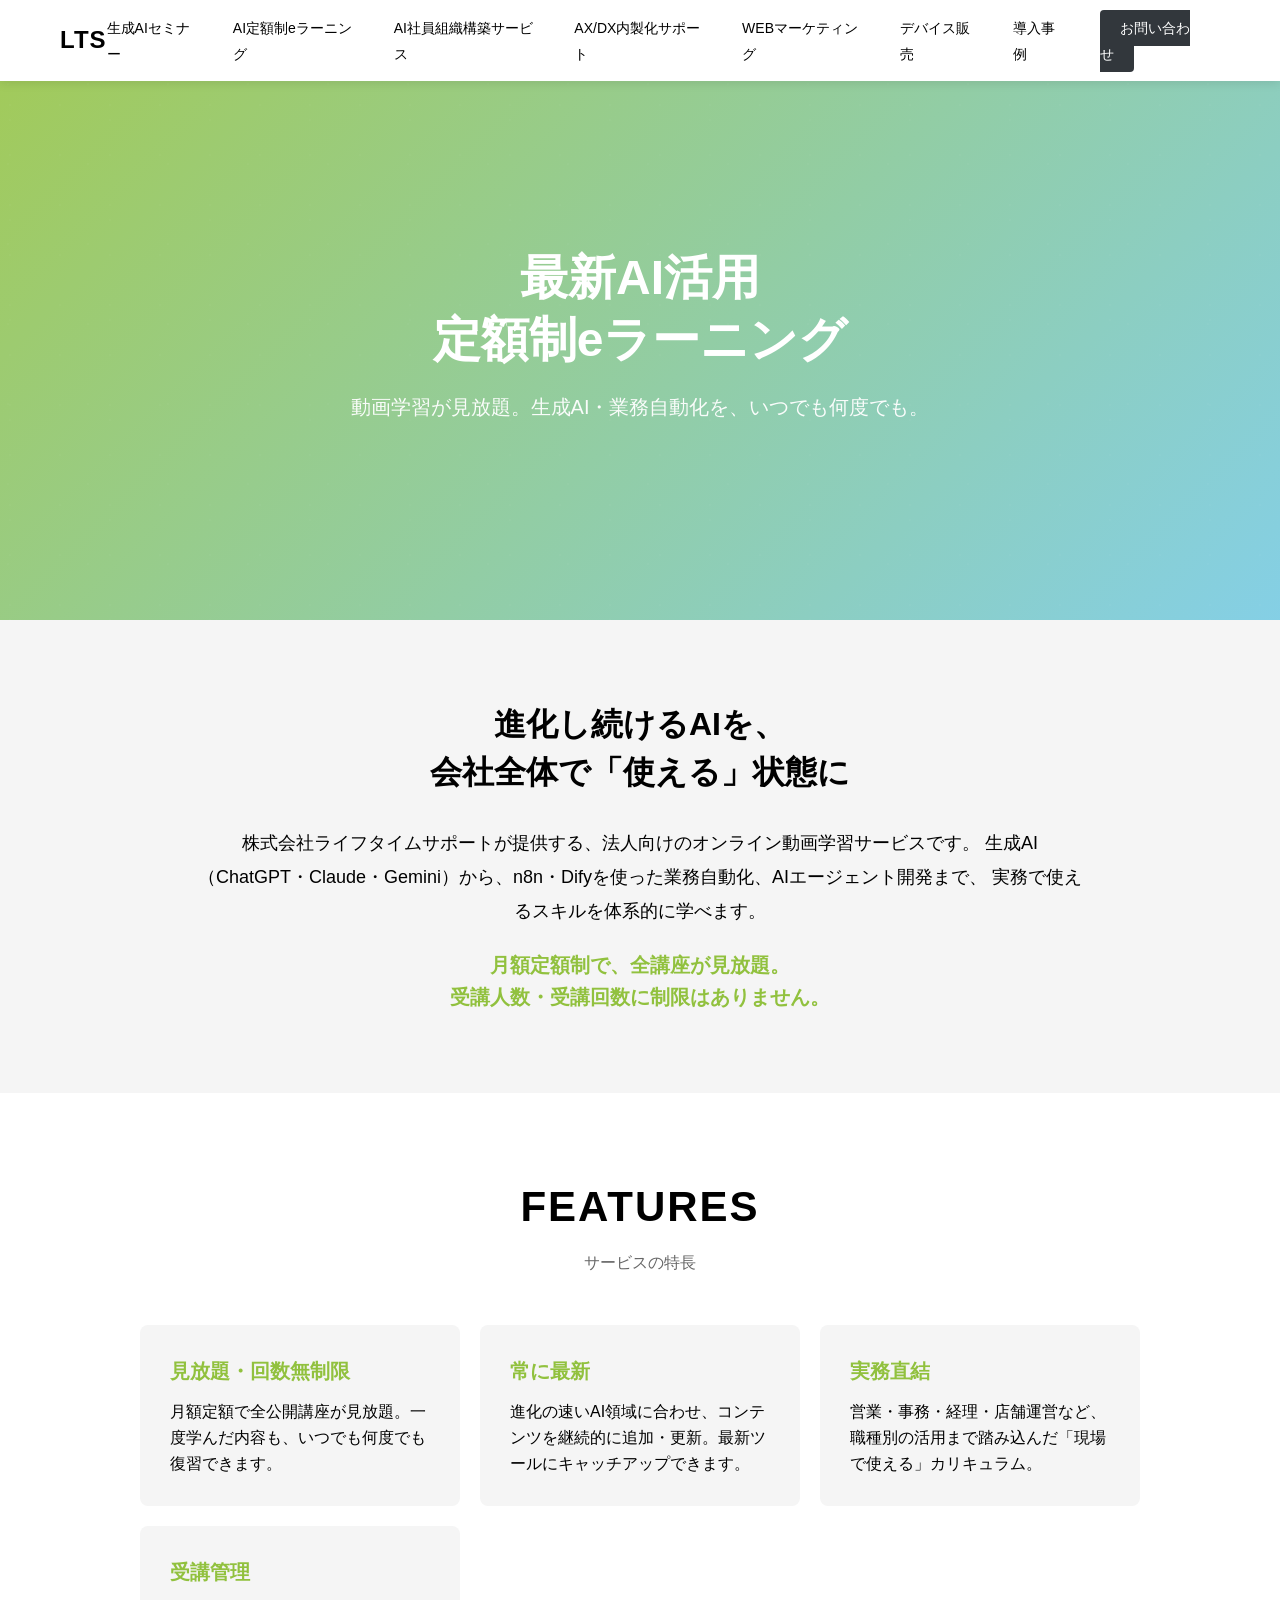
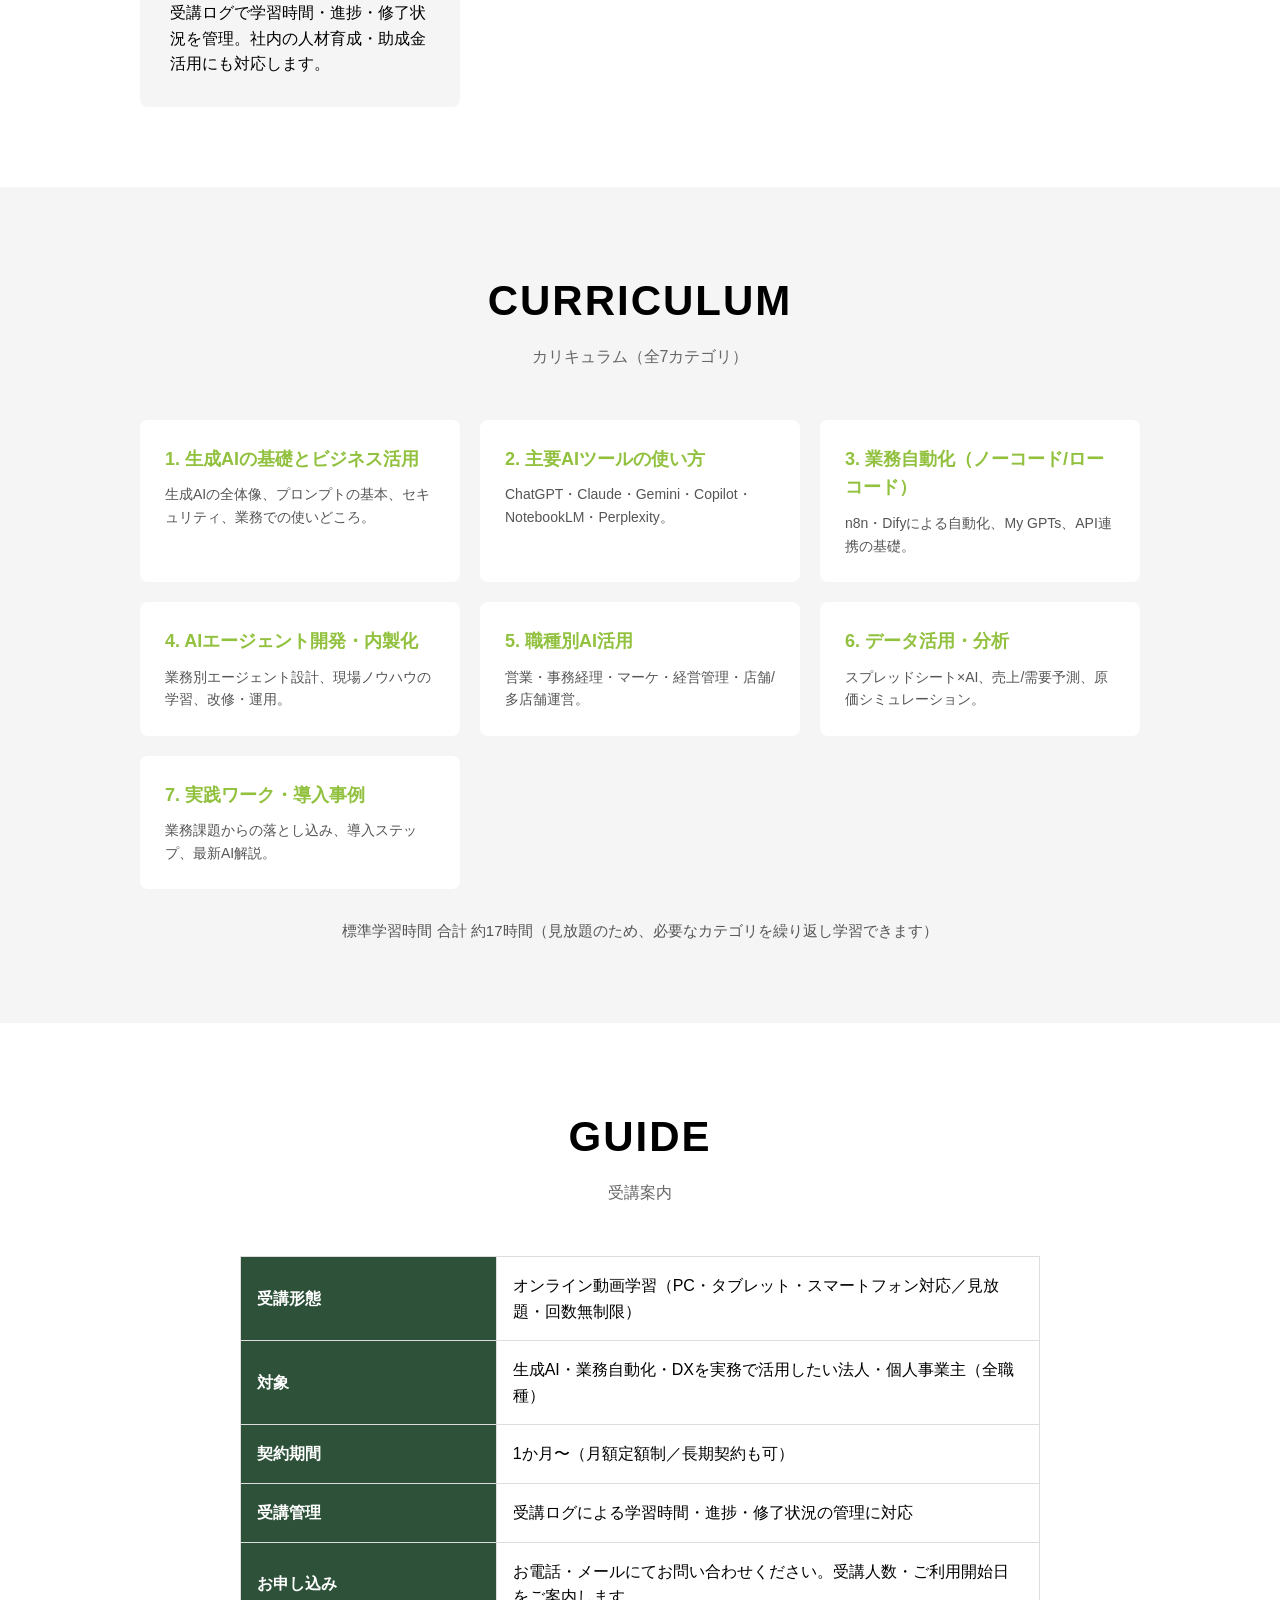
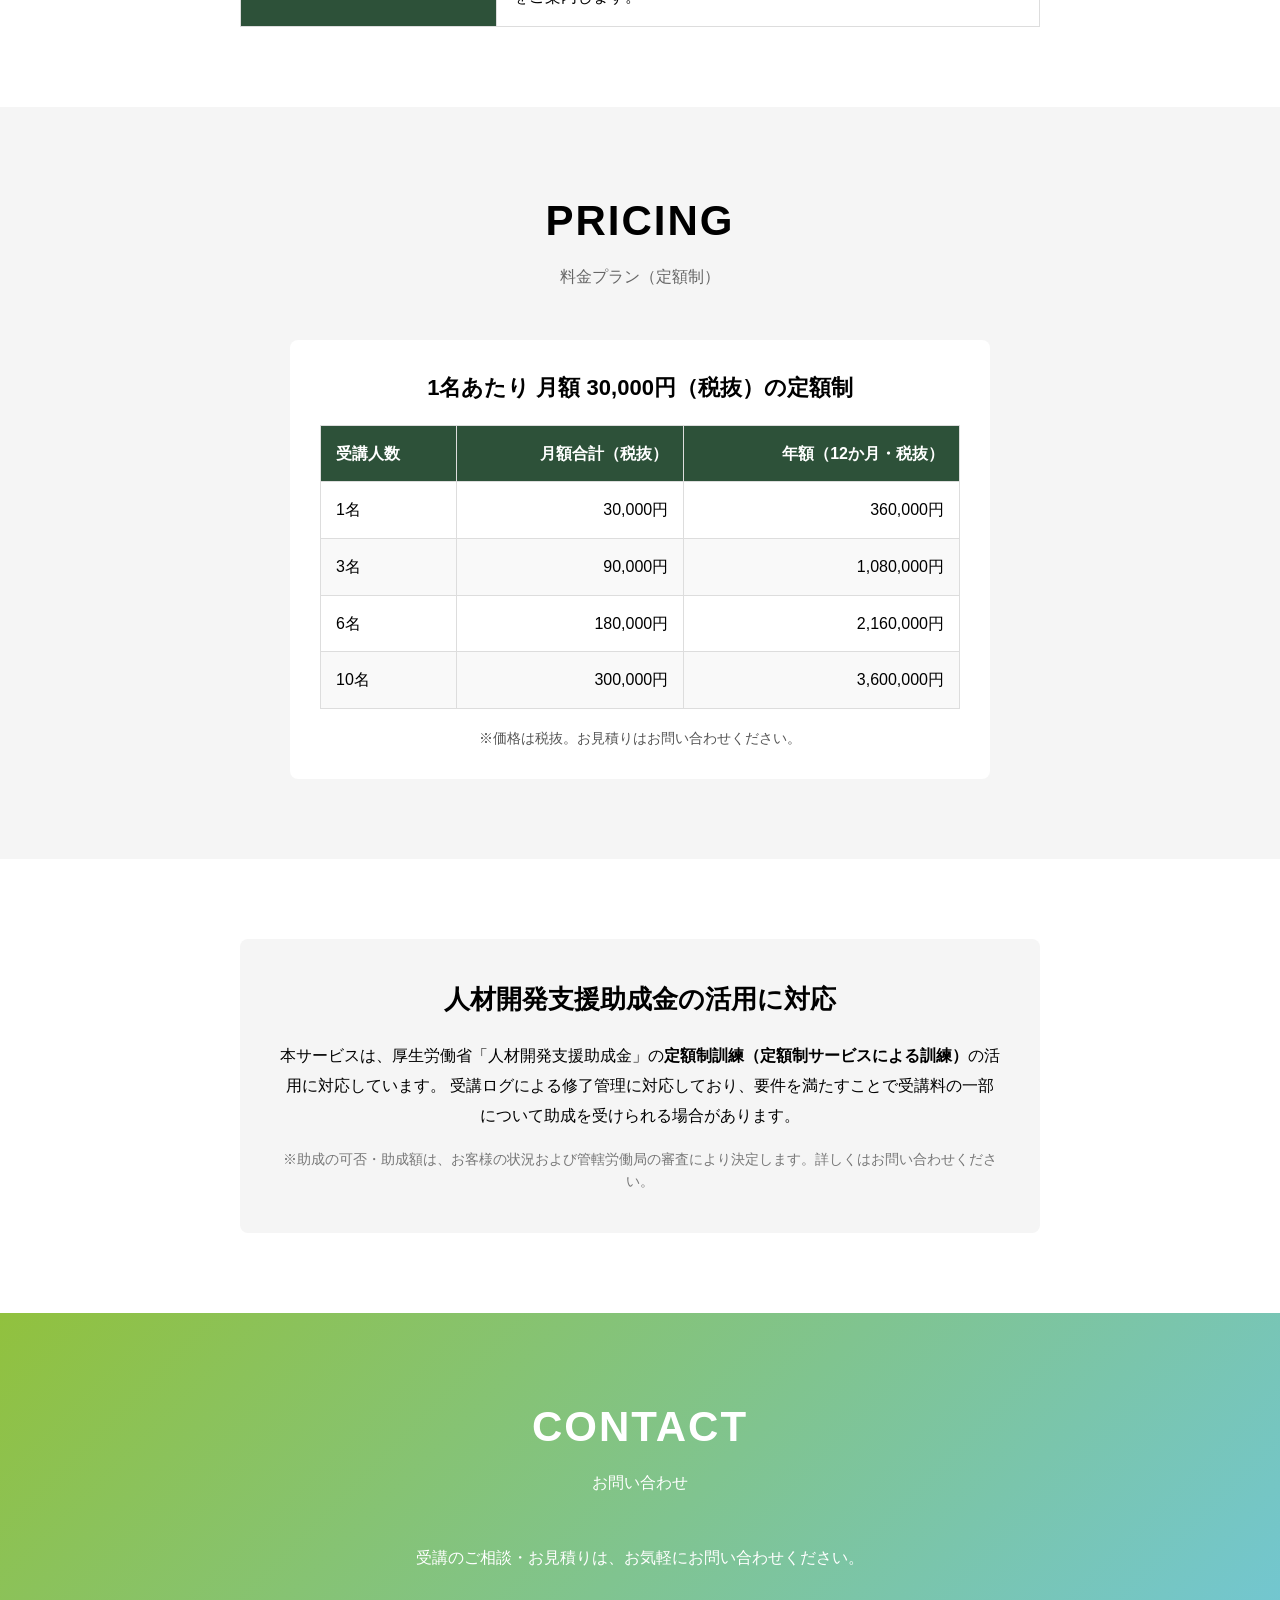
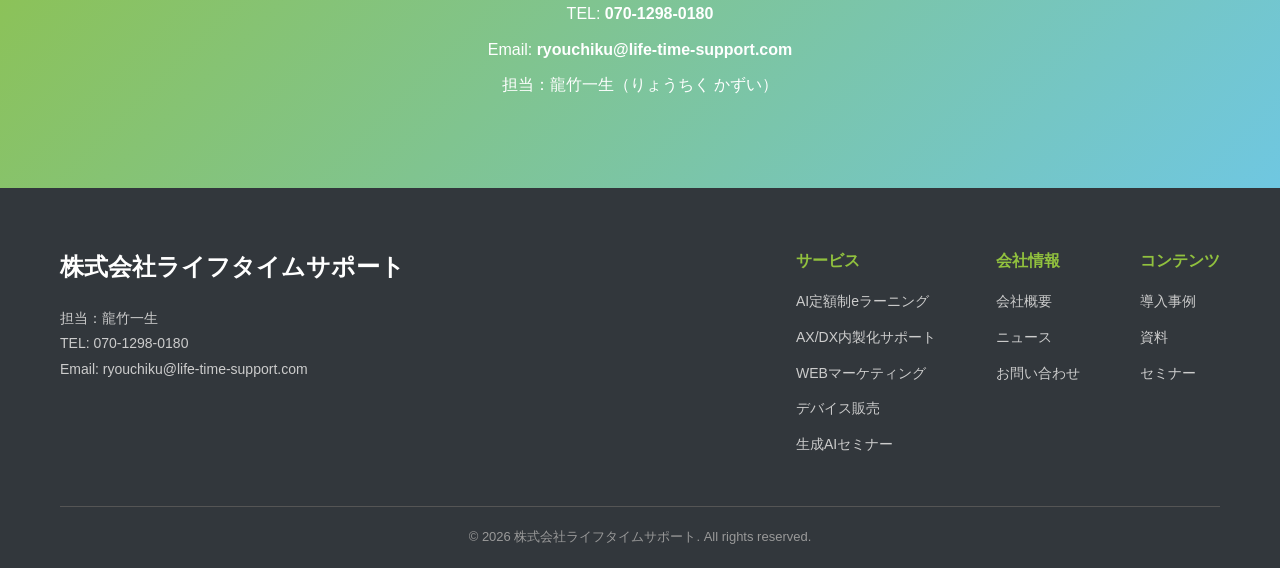
==== ai-elearning.html @ 107a7da4 "feat: AIパーソナルトレーニングを定額制eラーニングページに刷新＋会社概要ページ新規作成 - ai-elearning.html 新規（動画学習見放題・受講案内・料金・助成金対応） - comp" ====
<!DOCTYPE html>
<!-- ************************************************************************ -->
<!--    ai-elearning.html — 最新AI活用 定額制eラーニング（動画学習見放題）       -->
<!--    © Life Time Support Inc.                                              -->
<!-- ************************************************************************ -->
<html lang="ja">
<head>
    <meta charset="UTF-8">
    <meta name="viewport" content="width=device-width, initial-scale=1.0">
    <title>最新AI活用 定額制eラーニング（動画学習見放題） | 株式会社ライフタイムサポート</title>
    <meta name="description" content="株式会社ライフタイムサポートが提供する、最新AI活用の定額制eラーニング（動画学習見放題）。生成AI・業務自動化・AIエージェント開発まで、いつでも何度でも学べる法人向けサブスクリプション型オンライン研修サービス。1名 月額30,000円〜。人材開発支援助成金の活用にも対応。">
    <link rel="stylesheet" href="styles.css">
</head>
<body>
    <!-- Header -->
    <header class="header">
        <div class="container">
            <div class="header-content">
                <div class="logo">
                    <a href="index.html">LTS</a>
                </div>
                <nav class="nav" id="nav">
                    <ul class="nav-list">
                        <li><a href="ai-seminar.html">生成AIセミナー</a></li>
                        <li><a href="ai-elearning.html">AI定額制eラーニング</a></li>
                        <li><a href="#">AI社員組織構築サービス</a></li>
                        <li><a href="it-support.html">AX/DX内製化サポート</a></li>
                        <li><a href="web-marketing.html">WEBマーケティング</a></li>
                        <li><a href="device-sales.html">デバイス販売</a></li>
                        <li><a href="index.html#case">導入事例</a></li>
                        <li><a href="#contact" class="cta-button">お問い合わせ</a></li>
                    </ul>
                </nav>
                <button class="hamburger" id="hamburger">
                    <span></span>
                    <span></span>
                    <span></span>
                </button>
            </div>
        </div>
    </header>

    <!-- Hero Section -->
    <section class="hero" style="margin-top: 80px; height: 60vh;">
        <div class="hero-background hero-ai-training"></div>
        <div class="container">
            <div class="hero-content">
                <h1 class="hero-title">最新AI活用<br>定額制eラーニング</h1>
                <p class="hero-subtitle">動画学習が見放題。生成AI・業務自動化を、いつでも何度でも。</p>
            </div>
        </div>
    </section>

    <!-- Introduction Section -->
    <section class="section" style="background-color: #f5f5f5;">
        <div class="container">
            <div style="max-width: 900px; margin: 0 auto; text-align: center;">
                <h2 style="font-size: 32px; margin-bottom: 30px; line-height: 1.5;">
                    進化し続けるAIを、<br>会社全体で「使える」状態に
                </h2>
                <p style="font-size: 18px; line-height: 1.9; margin-bottom: 20px;">
                    株式会社ライフタイムサポートが提供する、法人向けのオンライン動画学習サービスです。
                    生成AI（ChatGPT・Claude・Gemini）から、n8n・Difyを使った業務自動化、AIエージェント開発まで、
                    実務で使えるスキルを体系的に学べます。
                </p>
                <p style="font-size: 20px; font-weight: bold; color: #91c13e;">
                    月額定額制で、全講座が見放題。<br>受講人数・受講回数に制限はありません。
                </p>
            </div>
        </div>
    </section>

    <!-- Features Section -->
    <section class="section">
        <div class="container">
            <h2 class="section-title">FEATURES</h2>
            <p class="section-subtitle">サービスの特長</p>
            <div class="service-grid" style="grid-template-columns: repeat(auto-fit, minmax(260px, 1fr)); gap: 20px; max-width: 1000px; margin: 0 auto;">
                <div style="background-color: #f5f5f5; padding: 30px; border-radius: 8px;">
                    <h3 style="font-size: 20px; margin-bottom: 12px; color: #91c13e;">見放題・回数無制限</h3>
                    <p>月額定額で全公開講座が見放題。一度学んだ内容も、いつでも何度でも復習できます。</p>
                </div>
                <div style="background-color: #f5f5f5; padding: 30px; border-radius: 8px;">
                    <h3 style="font-size: 20px; margin-bottom: 12px; color: #91c13e;">常に最新</h3>
                    <p>進化の速いAI領域に合わせ、コンテンツを継続的に追加・更新。最新ツールにキャッチアップできます。</p>
                </div>
                <div style="background-color: #f5f5f5; padding: 30px; border-radius: 8px;">
                    <h3 style="font-size: 20px; margin-bottom: 12px; color: #91c13e;">実務直結</h3>
                    <p>営業・事務・経理・店舗運営など、職種別の活用まで踏み込んだ「現場で使える」カリキュラム。</p>
                </div>
                <div style="background-color: #f5f5f5; padding: 30px; border-radius: 8px;">
                    <h3 style="font-size: 20px; margin-bottom: 12px; color: #91c13e;">受講管理</h3>
                    <p>受講ログで学習時間・進捗・修了状況を管理。社内の人材育成・助成金活用にも対応します。</p>
                </div>
            </div>
        </div>
    </section>

    <!-- Curriculum Section -->
    <section class="section" style="background-color: #f5f5f5;">
        <div class="container">
            <h2 class="section-title">CURRICULUM</h2>
            <p class="section-subtitle">カリキュラム（全7カテゴリ）</p>
            <div style="max-width: 1000px; margin: 0 auto;">
                <div class="service-grid" style="grid-template-columns: repeat(auto-fit, minmax(280px, 1fr)); gap: 20px;">
                    <div style="background-color: white; padding: 25px; border-radius: 8px;">
                        <h3 style="font-size: 18px; margin-bottom: 10px; color: #91c13e;">1. 生成AIの基礎とビジネス活用</h3>
                        <p style="font-size: 14px; color: #555;">生成AIの全体像、プロンプトの基本、セキュリティ、業務での使いどころ。</p>
                    </div>
                    <div style="background-color: white; padding: 25px; border-radius: 8px;">
                        <h3 style="font-size: 18px; margin-bottom: 10px; color: #91c13e;">2. 主要AIツールの使い方</h3>
                        <p style="font-size: 14px; color: #555;">ChatGPT・Claude・Gemini・Copilot・NotebookLM・Perplexity。</p>
                    </div>
                    <div style="background-color: white; padding: 25px; border-radius: 8px;">
                        <h3 style="font-size: 18px; margin-bottom: 10px; color: #91c13e;">3. 業務自動化（ノーコード/ローコード）</h3>
                        <p style="font-size: 14px; color: #555;">n8n・Difyによる自動化、My GPTs、API連携の基礎。</p>
                    </div>
                    <div style="background-color: white; padding: 25px; border-radius: 8px;">
                        <h3 style="font-size: 18px; margin-bottom: 10px; color: #91c13e;">4. AIエージェント開発・内製化</h3>
                        <p style="font-size: 14px; color: #555;">業務別エージェント設計、現場ノウハウの学習、改修・運用。</p>
                    </div>
                    <div style="background-color: white; padding: 25px; border-radius: 8px;">
                        <h3 style="font-size: 18px; margin-bottom: 10px; color: #91c13e;">5. 職種別AI活用</h3>
                        <p style="font-size: 14px; color: #555;">営業・事務経理・マーケ・経営管理・店舗/多店舗運営。</p>
                    </div>
                    <div style="background-color: white; padding: 25px; border-radius: 8px;">
                        <h3 style="font-size: 18px; margin-bottom: 10px; color: #91c13e;">6. データ活用・分析</h3>
                        <p style="font-size: 14px; color: #555;">スプレッドシート×AI、売上/需要予測、原価シミュレーション。</p>
                    </div>
                    <div style="background-color: white; padding: 25px; border-radius: 8px;">
                        <h3 style="font-size: 18px; margin-bottom: 10px; color: #91c13e;">7. 実践ワーク・導入事例</h3>
                        <p style="font-size: 14px; color: #555;">業務課題からの落とし込み、導入ステップ、最新AI解説。</p>
                    </div>
                </div>
                <p style="text-align: center; margin-top: 30px; font-size: 15px; color: #555;">
                    標準学習時間 合計 約17時間（見放題のため、必要なカテゴリを繰り返し学習できます）
                </p>
            </div>
        </div>
    </section>

    <!-- Enrollment Guide Section（受講案内） -->
    <section class="section">
        <div class="container">
            <h2 class="section-title">GUIDE</h2>
            <p class="section-subtitle">受講案内</p>
            <div style="max-width: 800px; margin: 0 auto;">
                <table style="width: 100%; border-collapse: collapse; background-color: white;">
                    <tbody>
                        <tr>
                            <th style="padding: 16px; text-align: left; border: 1px solid #ddd; background-color: #2d5139; color: white; width: 32%;">受講形態</th>
                            <td style="padding: 16px; border: 1px solid #ddd;">オンライン動画学習（PC・タブレット・スマートフォン対応／見放題・回数無制限）</td>
                        </tr>
                        <tr>
                            <th style="padding: 16px; text-align: left; border: 1px solid #ddd; background-color: #2d5139; color: white;">対象</th>
                            <td style="padding: 16px; border: 1px solid #ddd;">生成AI・業務自動化・DXを実務で活用したい法人・個人事業主（全職種）</td>
                        </tr>
                        <tr>
                            <th style="padding: 16px; text-align: left; border: 1px solid #ddd; background-color: #2d5139; color: white;">契約期間</th>
                            <td style="padding: 16px; border: 1px solid #ddd;">1か月〜（月額定額制／長期契約も可）</td>
                        </tr>
                        <tr>
                            <th style="padding: 16px; text-align: left; border: 1px solid #ddd; background-color: #2d5139; color: white;">受講管理</th>
                            <td style="padding: 16px; border: 1px solid #ddd;">受講ログによる学習時間・進捗・修了状況の管理に対応</td>
                        </tr>
                        <tr>
                            <th style="padding: 16px; text-align: left; border: 1px solid #ddd; background-color: #2d5139; color: white;">お申し込み</th>
                            <td style="padding: 16px; border: 1px solid #ddd;">お電話・メールにてお問い合わせください。受講人数・ご利用開始日をご案内します。</td>
                        </tr>
                    </tbody>
                </table>
            </div>
        </div>
    </section>

    <!-- Pricing Section -->
    <section class="section" style="background-color: #f5f5f5;">
        <div class="container">
            <h2 class="section-title">PRICING</h2>
            <p class="section-subtitle">料金プラン（定額制）</p>
            <div style="max-width: 700px; margin: 0 auto;">
                <div style="background-color: white; padding: 30px; border-radius: 8px;">
                    <h3 style="font-size: 22px; margin-bottom: 20px; text-align: center;">1名あたり 月額 30,000円（税抜）の定額制</h3>
                    <table style="width: 100%; border-collapse: collapse;">
                        <thead>
                            <tr style="background-color: #2d5139; color: white;">
                                <th style="padding: 15px; text-align: left; border: 1px solid #ddd;">受講人数</th>
                                <th style="padding: 15px; text-align: right; border: 1px solid #ddd;">月額合計（税抜）</th>
                                <th style="padding: 15px; text-align: right; border: 1px solid #ddd;">年額（12か月・税抜）</th>
                            </tr>
                        </thead>
                        <tbody>
                            <tr>
                                <td style="padding: 15px; border: 1px solid #ddd;">1名</td>
                                <td style="padding: 15px; text-align: right; border: 1px solid #ddd;">30,000円</td>
                                <td style="padding: 15px; text-align: right; border: 1px solid #ddd;">360,000円</td>
                            </tr>
                            <tr style="background-color: #f9f9f9;">
                                <td style="padding: 15px; border: 1px solid #ddd;">3名</td>
                                <td style="padding: 15px; text-align: right; border: 1px solid #ddd;">90,000円</td>
                                <td style="padding: 15px; text-align: right; border: 1px solid #ddd;">1,080,000円</td>
                            </tr>
                            <tr>
                                <td style="padding: 15px; border: 1px solid #ddd;">6名</td>
                                <td style="padding: 15px; text-align: right; border: 1px solid #ddd;">180,000円</td>
                                <td style="padding: 15px; text-align: right; border: 1px solid #ddd;">2,160,000円</td>
                            </tr>
                            <tr style="background-color: #f9f9f9;">
                                <td style="padding: 15px; border: 1px solid #ddd;">10名</td>
                                <td style="padding: 15px; text-align: right; border: 1px solid #ddd;">300,000円</td>
                                <td style="padding: 15px; text-align: right; border: 1px solid #ddd;">3,600,000円</td>
                            </tr>
                        </tbody>
                    </table>
                    <p style="text-align: center; margin-top: 18px; font-size: 14px; color: #555;">
                        ※価格は税抜。お見積りはお問い合わせください。
                    </p>
                </div>
            </div>
        </div>
    </section>

    <!-- Subsidy Section -->
    <section class="section">
        <div class="container">
            <div style="max-width: 800px; margin: 0 auto; background-color: #f5f5f5; padding: 40px; border-radius: 8px; text-align: center;">
                <h2 style="font-size: 26px; margin-bottom: 20px;">人材開発支援助成金の活用に対応</h2>
                <p style="font-size: 16px; line-height: 1.9;">
                    本サービスは、厚生労働省「人材開発支援助成金」の<strong>定額制訓練（定額制サービスによる訓練）</strong>の活用に対応しています。
                    受講ログによる修了管理に対応しており、要件を満たすことで受講料の一部について助成を受けられる場合があります。
                </p>
                <p style="font-size: 14px; color: #777; margin-top: 16px;">
                    ※助成の可否・助成額は、お客様の状況および管轄労働局の審査により決定します。詳しくはお問い合わせください。
                </p>
            </div>
        </div>
    </section>

    <!-- Contact Section -->
    <section id="contact" class="section contact-section">
        <div class="container">
            <div class="contact-content">
                <h2 class="section-title">CONTACT</h2>
                <p class="section-subtitle">お問い合わせ</p>
                <p class="contact-text">受講のご相談・お見積りは、お気軽にお問い合わせください。</p>
                <div class="contact-info">
                    <p class="contact-phone">TEL: <a href="tel:07012980180">070-1298-0180</a></p>
                    <p class="contact-email">Email: <a href="mailto:ryouchiku@life-time-support.com">ryouchiku@life-time-support.com</a></p>
                    <p class="contact-person">担当：龍竹一生（りょうちく かずい）</p>
                </div>
            </div>
        </div>
    </section>

    <!-- Footer -->
    <footer class="footer">
        <div class="container">
            <div class="footer-content">
                <div class="footer-logo">
                    <h3>株式会社ライフタイムサポート</h3>
                    <p>担当：龍竹一生<br>TEL: 070-1298-0180<br>Email: ryouchiku@life-time-support.com</p>
                </div>
                <div class="footer-links">
                    <div class="footer-column">
                        <h4>サービス</h4>
                        <ul>
                            <li><a href="ai-elearning.html">AI定額制eラーニング</a></li>
                            <li><a href="it-support.html">AX/DX内製化サポート</a></li>
                            <li><a href="web-marketing.html">WEBマーケティング</a></li>
                            <li><a href="device-sales.html">デバイス販売</a></li>
                            <li><a href="ai-seminar.html">生成AIセミナー</a></li>
                        </ul>
                    </div>
                    <div class="footer-column">
                        <h4>会社情報</h4>
                        <ul>
                            <li><a href="company.html">会社概要</a></li>
                            <li><a href="index.html#news">ニュース</a></li>
                            <li><a href="#contact">お問い合わせ</a></li>
                        </ul>
                    </div>
                    <div class="footer-column">
                        <h4>コンテンツ</h4>
                        <ul>
                            <li><a href="index.html#case">導入事例</a></li>
                            <li><a href="index.html#resources">資料</a></li>
                            <li><a href="index.html#seminar">セミナー</a></li>
                        </ul>
                    </div>
                </div>
            </div>
            <div class="footer-bottom">
                <p>&copy; 2026 株式会社ライフタイムサポート. All rights reserved.</p>
            </div>
        </div>
    </footer>

    <script src="script.js"></script>
</body>
</html>
---- styles.css ----
/* ************************************************************************** */
/*                                                                            */
/*    styles.css                                        :::      ::::::::    */
/*                                                      :+:      :+:    :+:  */
/*    By: Claude (LTS)                                  #+#  +:+       +#+    */
/*                                                    +#+#+#+#+#+   +#+       */
/*    Created: 2026/03/26 10:44 by Claude (LTS)       #+#    #+#         */
/*    Updated: 2026/03/26 10:44 by Claude (LTS)       ###   ########      */
/*                                                                            */
/*    © Life Time Support Inc.                                           */
/*                                                                            */
/* ************************************************************************** */
/* Reset and Base Styles */
* {
    margin: 0;
    padding: 0;
    box-sizing: border-box;
}

html {
    scroll-behavior: smooth;
}

body {
    font-family: -apple-system, BlinkMacSystemFont, "Segoe UI", Roboto, "Helvetica Neue", Arial, sans-serif;
    line-height: 1.6;
    color: #000000;
    background-color: #ffffff;
}

.container {
    max-width: 1200px;
    margin: 0 auto;
    padding: 0 20px;
}

/* Header Styles */
.header {
    position: fixed;
    top: 0;
    left: 0;
    right: 0;
    background-color: #ffffff;
    box-shadow: 0 2px 10px rgba(0, 0, 0, 0.1);
    z-index: 1000;
    padding: 15px 0;
}

.header-content {
    display: flex;
    justify-content: space-between;
    align-items: center;
}

.logo a {
    font-size: 24px;
    font-weight: bold;
    color: #000000;
    text-decoration: none;
    letter-spacing: 1px;
}

.nav-list {
    display: flex;
    list-style: none;
    gap: 2em;
    align-items: center;
}

.nav-list a {
    text-decoration: none;
    color: #000000;
    font-size: 14px;
    transition: color 0.3s;
}

.nav-list a:hover {
    color: #91c13e;
}

.cta-button {
    background-color: #32373c;
    color: #ffffff !important;
    padding: 10px 20px;
    border-radius: 4px;
}

.cta-button:hover {
    background-color: #91c13e;
}

.hamburger {
    display: none;
    flex-direction: column;
    background: none;
    border: none;
    cursor: pointer;
    padding: 5px;
}

.hamburger span {
    width: 25px;
    height: 3px;
    background-color: #000000;
    margin: 3px 0;
    transition: 0.3s;
}

/* Hero Section */
.hero {
    position: relative;
    height: 100vh;
    display: flex;
    align-items: center;
    justify-content: center;
    color: #ffffff;
    overflow: hidden;
    margin-top: 60px;
}

.hero-background {
    position: absolute;
    top: 0;
    left: 0;
    width: 100%;
    height: 100%;
    background: linear-gradient(135deg, #91c13e 0%, #6fc7e1 100%);
    z-index: -1;
}

/* Hero background patterns for different pages */
.hero-background::before {
    content: '';
    position: absolute;
    top: 0;
    left: 0;
    right: 0;
    bottom: 0;
    background-image:
        repeating-linear-gradient(45deg, transparent, transparent 10px, rgba(255,255,255,.03) 10px, rgba(255,255,255,.03) 20px),
        repeating-linear-gradient(-45deg, transparent, transparent 10px, rgba(255,255,255,.03) 10px, rgba(255,255,255,.03) 20px);
    opacity: 0.5;
}

/* AI Training Pattern - Education/Learning theme */
.hero-ai-training {
    background:
        linear-gradient(135deg, rgba(145, 193, 62, 0.85) 0%, rgba(111, 199, 225, 0.85) 100%),
        url('https://images.unsplash.com/photo-1488190211105-8b0e65b80b4e?auto=format&fit=crop&w=1920&q=80') center/cover no-repeat;
}

.hero-ai-training::before {
    content: '';
    position: absolute;
    top: 0;
    left: 0;
    right: 0;
    bottom: 0;
    background-image:
        radial-gradient(circle at 20% 50%, rgba(255,255,255,.05) 1px, transparent 1px),
        radial-gradient(circle at 60% 30%, rgba(255,255,255,.05) 1px, transparent 1px),
        radial-gradient(circle at 80% 70%, rgba(255,255,255,.05) 1px, transparent 1px);
    background-size: 50px 50px, 80px 80px, 100px 100px;
    background-position: 0 0, 40px 60px, 130px 270px;
}

/* IT Support Pattern - Code/System theme */
.hero-it-support {
    background:
        linear-gradient(135deg, rgba(111, 199, 225, 0.85) 0%, rgba(74, 144, 226, 0.85) 100%),
        url('https://images.unsplash.com/photo-1461749280684-dccba630e2f6?auto=format&fit=crop&w=1920&q=80') center/cover no-repeat;
}

.hero-it-support::before {
    content: '';
    position: absolute;
    top: 0;
    left: 0;
    right: 0;
    bottom: 0;
    background-image:
        linear-gradient(90deg, rgba(255,255,255,.03) 1px, transparent 1px),
        linear-gradient(0deg, rgba(255,255,255,.03) 1px, transparent 1px);
    background-size: 20px 20px;
}

/* Web Marketing Pattern - Graph/Chart theme */
.hero-web-marketing {
    background:
        linear-gradient(135deg, rgba(0, 61, 92, 0.85) 0%, rgba(0, 98, 155, 0.85) 100%),
        url('https://images.unsplash.com/photo-1460925895917-afdab827c52f?auto=format&fit=crop&w=1920&q=80') center/cover no-repeat;
}

.hero-web-marketing::before {
    content: '';
    position: absolute;
    top: 0;
    left: 0;
    right: 0;
    bottom: 0;
    background-image:
        linear-gradient(30deg, rgba(255,255,255,.02) 12%, transparent 12.5%, transparent 87%, rgba(255,255,255,.02) 87.5%, rgba(255,255,255,.02)),
        linear-gradient(150deg, rgba(255,255,255,.02) 12%, transparent 12.5%, transparent 87%, rgba(255,255,255,.02) 87.5%, rgba(255,255,255,.02)),
        linear-gradient(30deg, rgba(255,255,255,.02) 12%, transparent 12.5%, transparent 87%, rgba(255,255,255,.02) 87.5%, rgba(255,255,255,.02)),
        linear-gradient(150deg, rgba(255,255,255,.02) 12%, transparent 12.5%, transparent 87%, rgba(255,255,255,.02) 87.5%, rgba(255,255,255,.02));
    background-size: 80px 140px;
    background-position: 0 0, 0 0, 40px 70px, 40px 70px;
}

/* Device Sales Pattern - Tech/Hardware theme */
.hero-device-sales {
    background:
        linear-gradient(135deg, rgba(255, 140, 0, 0.85) 0%, rgba(255, 165, 0, 0.85) 100%),
        url('https://images.unsplash.com/photo-1498049794561-7780e7231661?auto=format&fit=crop&w=1920&q=80') center/cover no-repeat;
}

.hero-device-sales::before {
    content: '';
    position: absolute;
    top: 0;
    left: 0;
    right: 0;
    bottom: 0;
    background-image:
        repeating-linear-gradient(0deg, rgba(255,255,255,.05) 0px, rgba(255,255,255,.05) 1px, transparent 1px, transparent 20px),
        repeating-linear-gradient(90deg, rgba(255,255,255,.05) 0px, rgba(255,255,255,.05) 1px, transparent 1px, transparent 20px);
    background-size: 100% 100%;
}

/* AI Seminar Pattern - Training/Workshop theme */
.hero-ai-seminar {
    background:
        linear-gradient(135deg, rgba(102, 126, 234, 0.85) 0%, rgba(118, 75, 162, 0.85) 100%),
        url('https://images.unsplash.com/photo-1552664730-d307ca884978?auto=format&fit=crop&w=1920&q=80') center/cover no-repeat;
}

.hero-ai-seminar::before {
    content: '';
    position: absolute;
    top: 0;
    left: 0;
    right: 0;
    bottom: 0;
    background-image:
        radial-gradient(circle at 25% 25%, rgba(255,255,255,.04) 2%, transparent 3%),
        radial-gradient(circle at 75% 75%, rgba(255,255,255,.04) 2%, transparent 3%),
        radial-gradient(circle at 25% 75%, rgba(255,255,255,.04) 2%, transparent 3%),
        radial-gradient(circle at 75% 25%, rgba(255,255,255,.04) 2%, transparent 3%);
    background-size: 100px 100px;
}

.hero-content {
    text-align: center;
    z-index: 1;
}

.hero-title {
    font-size: 48px;
    font-weight: bold;
    margin-bottom: 20px;
    line-height: 1.3;
}

.hero-subtitle {
    font-size: 20px;
    margin-bottom: 30px;
    opacity: 0.95;
}

.hero-cta {
    display: inline-block;
    background-color: #ffffff;
    color: #000000;
    padding: 15px 40px;
    text-decoration: none;
    border-radius: 4px;
    font-weight: bold;
    transition: transform 0.3s, box-shadow 0.3s;
}

.hero-cta:hover {
    transform: translateY(-2px);
    box-shadow: 0 4px 15px rgba(0, 0, 0, 0.2);
}

.scroll-indicator {
    position: absolute;
    bottom: 30px;
    left: 50%;
    transform: translateX(-50%);
    display: flex;
    flex-direction: column;
    align-items: center;
    gap: 10px;
    color: #ffffff;
    font-size: 12px;
    letter-spacing: 2px;
}

.scroll-line {
    width: 1px;
    height: 40px;
    background-color: #ffffff;
    animation: scrollAnimation 2s infinite;
}

@keyframes scrollAnimation {
    0%, 100% {
        opacity: 0;
        transform: translateY(0);
    }
    50% {
        opacity: 1;
        transform: translateY(10px);
    }
}

/* Section Styles */
.section {
    padding: 80px 0;
}

.section-title {
    font-size: 42px;
    font-weight: bold;
    text-align: center;
    margin-bottom: 10px;
    letter-spacing: 2px;
}

.section-subtitle {
    text-align: center;
    font-size: 16px;
    color: #666;
    margin-bottom: 50px;
}

/* Service Section */
.service-section {
    background-color: #f5f5f5;
}

.service-grid {
    display: grid;
    grid-template-columns: repeat(auto-fit, minmax(300px, 1fr));
    gap: 30px;
}

.service-card {
    background-color: #ffffff;
    border-radius: 8px;
    overflow: hidden;
    box-shadow: 0 2px 10px rgba(0, 0, 0, 0.1);
    transition: transform 0.3s, box-shadow 0.3s;
}

.service-card:hover {
    transform: translateY(-5px);
    box-shadow: 0 5px 20px rgba(0, 0, 0, 0.15);
}

.service-image {
    width: 100%;
    height: 200px;
}

.service-card h3 {
    padding: 20px 20px 10px;
    font-size: 20px;
}

.service-card p {
    padding: 0 20px 15px;
    color: #666;
    font-size: 14px;
}

.service-link {
    display: block;
    padding: 0 20px 20px;
    color: #91c13e;
    text-decoration: none;
    font-weight: bold;
    transition: color 0.3s;
}

.service-link:hover {
    color: #6fc7e1;
}

/* Case Section */
.case-section {
    background-color: #ffffff;
}

.case-grid {
    display: grid;
    grid-template-columns: repeat(auto-fit, minmax(350px, 1fr));
    gap: 30px;
}

.case-card {
    background-color: #f5f5f5;
    border-radius: 8px;
    overflow: hidden;
    transition: transform 0.3s, box-shadow 0.3s;
}

.case-card:hover {
    transform: translateY(-5px);
    box-shadow: 0 5px 20px rgba(0, 0, 0, 0.1);
}

.case-image {
    width: 100%;
    height: 200px;
}

.case-content {
    padding: 20px;
}

.case-category {
    display: inline-block;
    background-color: #91c13e;
    color: #ffffff;
    padding: 4px 12px;
    border-radius: 3px;
    font-size: 12px;
    margin-bottom: 10px;
}

.case-card h3 {
    font-size: 18px;
    margin-bottom: 10px;
}

.case-card p {
    color: #666;
    font-size: 14px;
}

/* Documents Section */
.documents-section {
    background-color: #f5f5f5;
}

.documents-grid {
    display: grid;
    grid-template-columns: repeat(auto-fit, minmax(400px, 1fr));
    gap: 30px;
}

.document-card {
    background-color: #ffffff;
    border-radius: 8px;
    overflow: hidden;
    box-shadow: 0 2px 10px rgba(0, 0, 0, 0.1);
    transition: transform 0.3s;
}

.document-card:hover {
    transform: translateY(-5px);
}

.document-image {
    width: 100%;
    height: 250px;
}

.document-card h3 {
    padding: 20px 20px 10px;
    font-size: 18px;
}

.document-card p {
    padding: 0 20px 15px;
    color: #666;
    font-size: 14px;
}

.document-link {
    display: block;
    padding: 0 20px 20px;
    color: #91c13e;
    text-decoration: none;
    font-weight: bold;
}

.document-link:hover {
    color: #6fc7e1;
}

/* Events Section */
.events-section {
    background-color: #ffffff;
}

.events-grid {
    display: grid;
    grid-template-columns: repeat(auto-fit, minmax(400px, 1fr));
    gap: 30px;
}

.event-card {
    background-color: #f5f5f5;
    border-radius: 8px;
    overflow: hidden;
    transition: transform 0.3s;
}

.event-card:hover {
    transform: translateY(-5px);
}

.event-image {
    width: 100%;
    height: 200px;
}

.event-content {
    padding: 20px;
}

.event-date {
    display: inline-block;
    color: #91c13e;
    font-size: 14px;
    font-weight: bold;
    margin-bottom: 10px;
}

.event-card h3 {
    font-size: 18px;
    margin-bottom: 10px;
}

.event-card p {
    color: #666;
    font-size: 14px;
    margin-bottom: 15px;
}

.event-link {
    color: #91c13e;
    text-decoration: none;
    font-weight: bold;
}

.event-link:hover {
    color: #6fc7e1;
}

/* News Section */
.news-section {
    background-color: #f5f5f5;
}

.news-list {
    max-width: 800px;
    margin: 0 auto;
}

.news-item {
    background-color: #ffffff;
    padding: 25px;
    margin-bottom: 20px;
    border-radius: 8px;
    border-left: 4px solid #91c13e;
    transition: transform 0.3s;
}

.news-item:hover {
    transform: translateX(5px);
}

.news-date {
    display: block;
    color: #91c13e;
    font-size: 14px;
    font-weight: bold;
    margin-bottom: 10px;
}

.news-item h3 {
    font-size: 16px;
    color: #000000;
}

/* Contact Section */
.contact-section {
    background: linear-gradient(135deg, #91c13e 0%, #6fc7e1 100%);
    color: #ffffff;
    text-align: center;
}

.contact-section .section-title,
.contact-section .section-subtitle {
    color: #ffffff;
}

.contact-text {
    font-size: 16px;
    margin-bottom: 30px;
    max-width: 600px;
    margin-left: auto;
    margin-right: auto;
}

.contact-button {
    display: inline-block;
    background-color: #ffffff;
    color: #000000;
    padding: 15px 40px;
    text-decoration: none;
    border-radius: 4px;
    font-weight: bold;
    transition: transform 0.3s, box-shadow 0.3s;
}

.contact-button:hover {
    transform: translateY(-2px);
    box-shadow: 0 4px 15px rgba(0, 0, 0, 0.2);
}

.contact-info {
    margin-top: 30px;
}

.contact-info p {
    font-size: 16px;
    margin: 10px 0;
}

.contact-info a {
    color: #ffffff;
    text-decoration: none;
    font-weight: bold;
}

.contact-info a:hover {
    text-decoration: underline;
}

/* Footer */
.footer {
    background-color: #32373c;
    color: #ffffff;
    padding: 60px 0 20px;
}

.footer-content {
    display: flex;
    justify-content: space-between;
    margin-bottom: 40px;
    flex-wrap: wrap;
    gap: 40px;
}

.footer-logo h3 {
    font-size: 24px;
    margin-bottom: 20px;
}

.footer-logo p {
    font-size: 14px;
    line-height: 1.8;
    color: #cccccc;
}

.footer-links {
    display: flex;
    gap: 60px;
}

.footer-column h4 {
    font-size: 16px;
    margin-bottom: 15px;
    color: #91c13e;
}

.footer-column ul {
    list-style: none;
}

.footer-column li {
    margin-bottom: 10px;
}

.footer-column a {
    color: #cccccc;
    text-decoration: none;
    font-size: 14px;
    transition: color 0.3s;
}

.footer-column a:hover {
    color: #91c13e;
}

.footer-bottom {
    text-align: center;
    padding-top: 20px;
    border-top: 1px solid #555;
}

.footer-bottom p {
    font-size: 13px;
    color: #999;
}

/* Fade-up Animation */
.fade-up {
    opacity: 0;
    transform: translateY(30px);
    transition: opacity 0.6s ease-out, transform 0.6s ease-out;
}

.fade-up.visible {
    opacity: 1;
    transform: translateY(0);
}

/* Responsive Styles */
@media (max-width: 768px) {
    .nav {
        position: fixed;
        top: 60px;
        left: -100%;
        width: 100%;
        height: calc(100vh - 60px);
        background-color: #ffffff;
        transition: left 0.3s;
        padding: 20px;
    }

    .nav.active {
        left: 0;
    }

    .nav-list {
        flex-direction: column;
        gap: 20px;
        align-items: flex-start;
    }

    .hamburger {
        display: flex;
    }

    .hamburger.active span:nth-child(1) {
        transform: rotate(45deg) translate(8px, 8px);
    }

    .hamburger.active span:nth-child(2) {
        opacity: 0;
    }

    .hamburger.active span:nth-child(3) {
        transform: rotate(-45deg) translate(8px, -8px);
    }

    .hero-title {
        font-size: 32px;
    }

    .hero-subtitle {
        font-size: 16px;
    }

    .section-title {
        font-size: 32px;
    }

    .service-grid,
    .case-grid,
    .documents-grid,
    .events-grid {
        grid-template-columns: 1fr;
    }

    .footer-content {
        flex-direction: column;
    }

    .footer-links {
        flex-direction: column;
        gap: 30px;
    }
}

@media (max-width: 480px) {
    .hero-title {
        font-size: 28px;
    }

    .section-title {
        font-size: 28px;
    }

    .container {
        padding: 0 15px;
    }
}
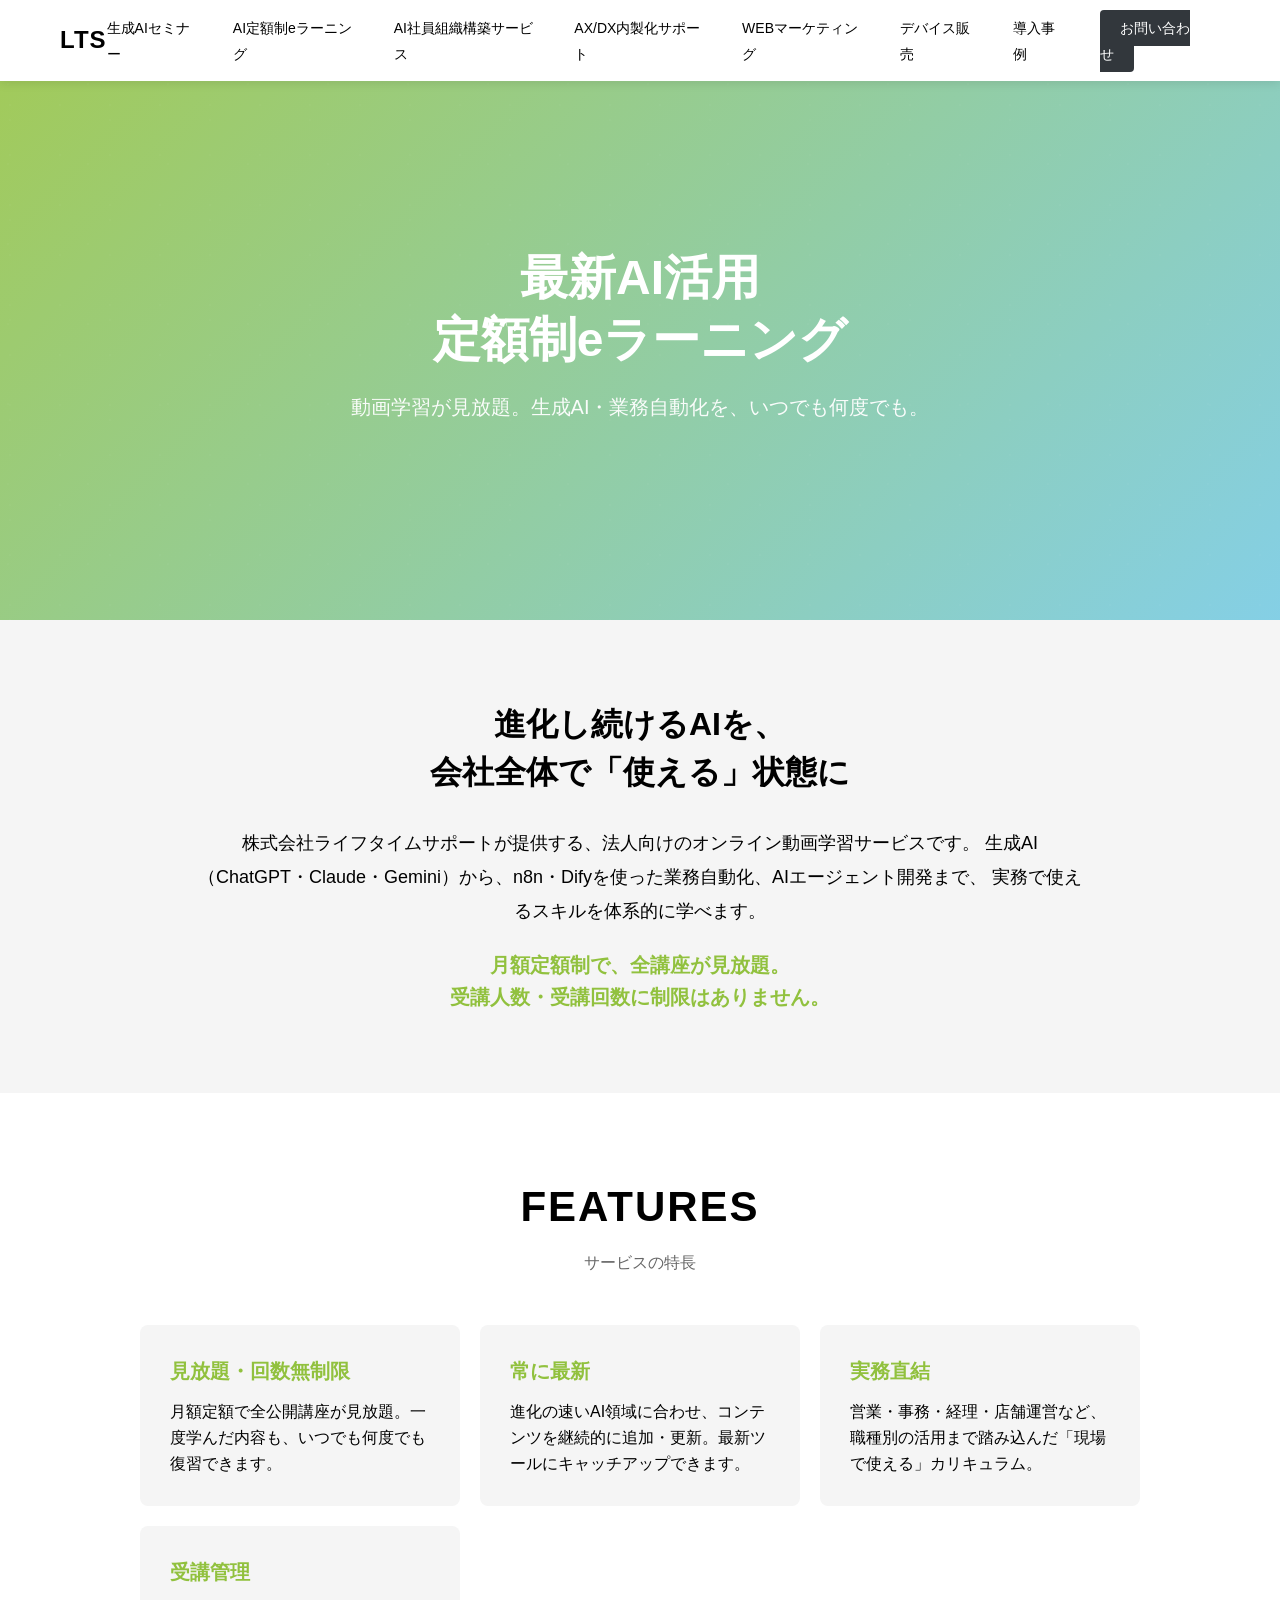
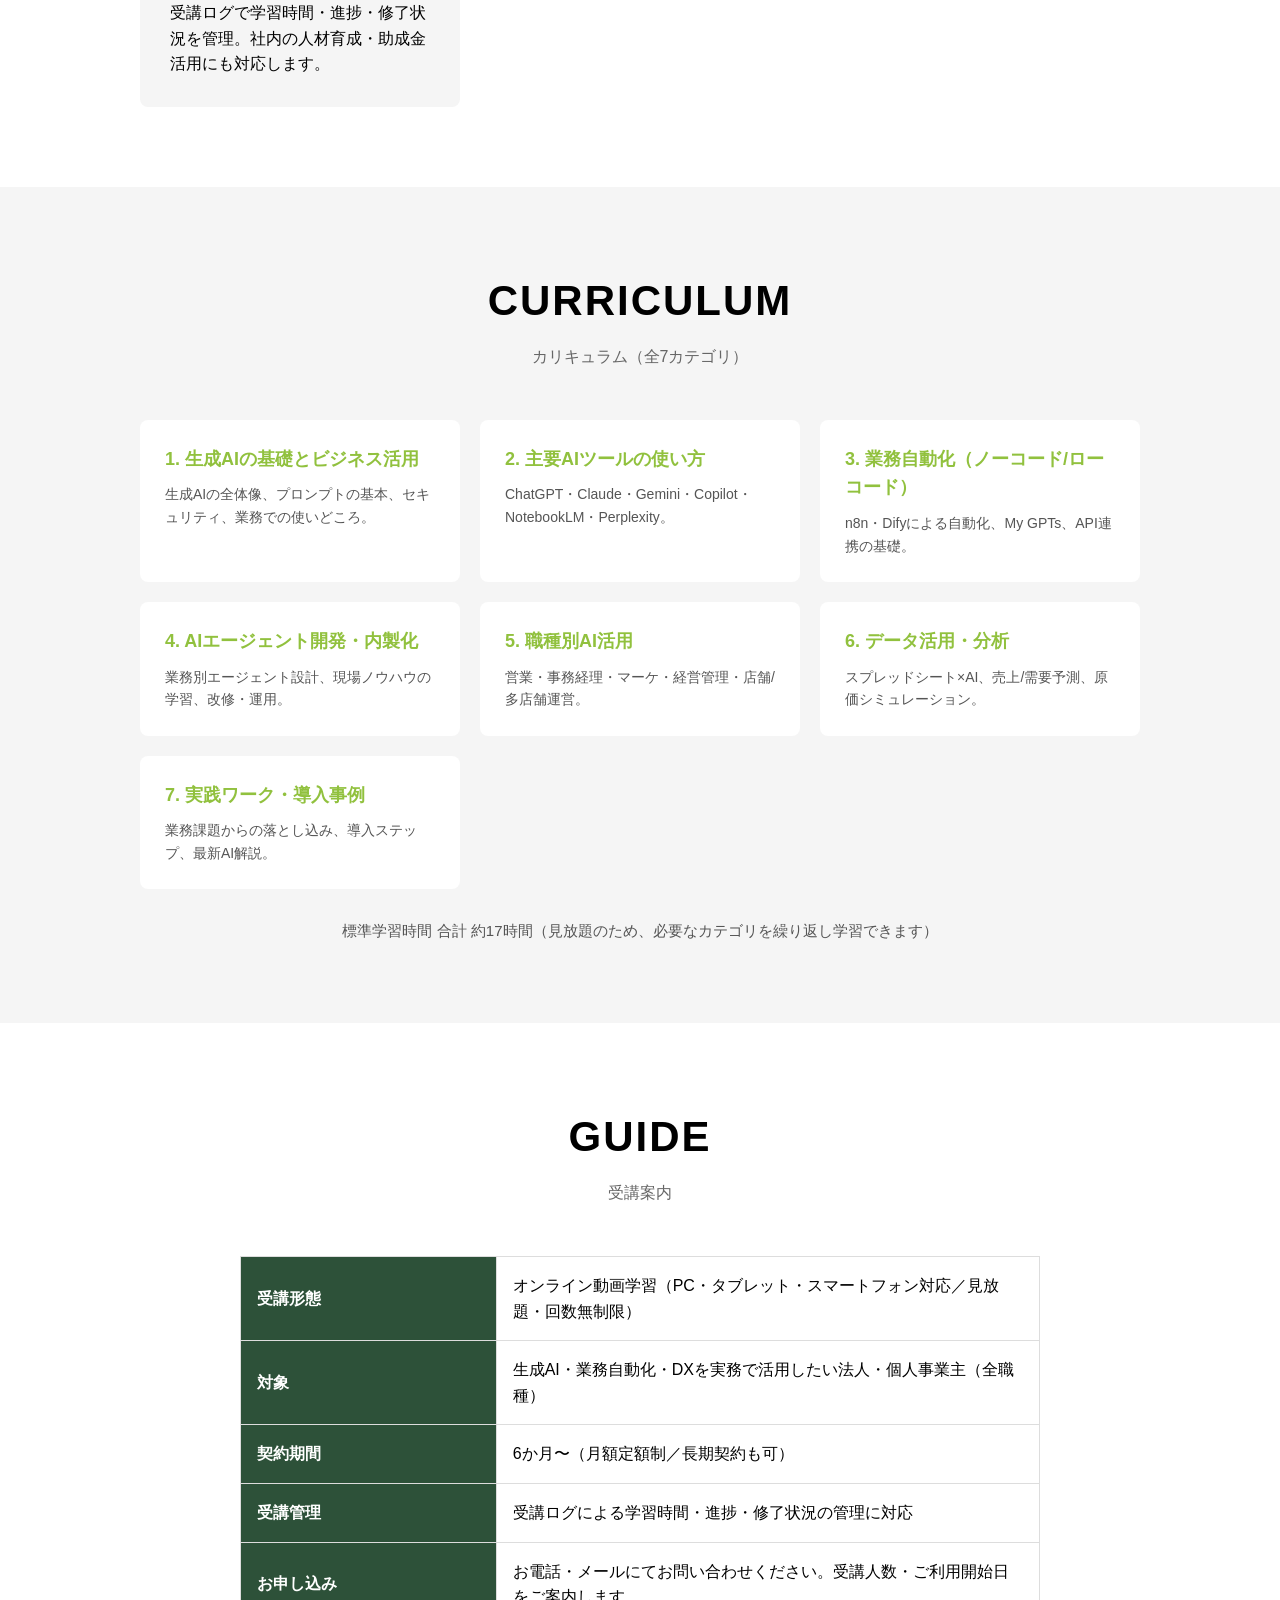
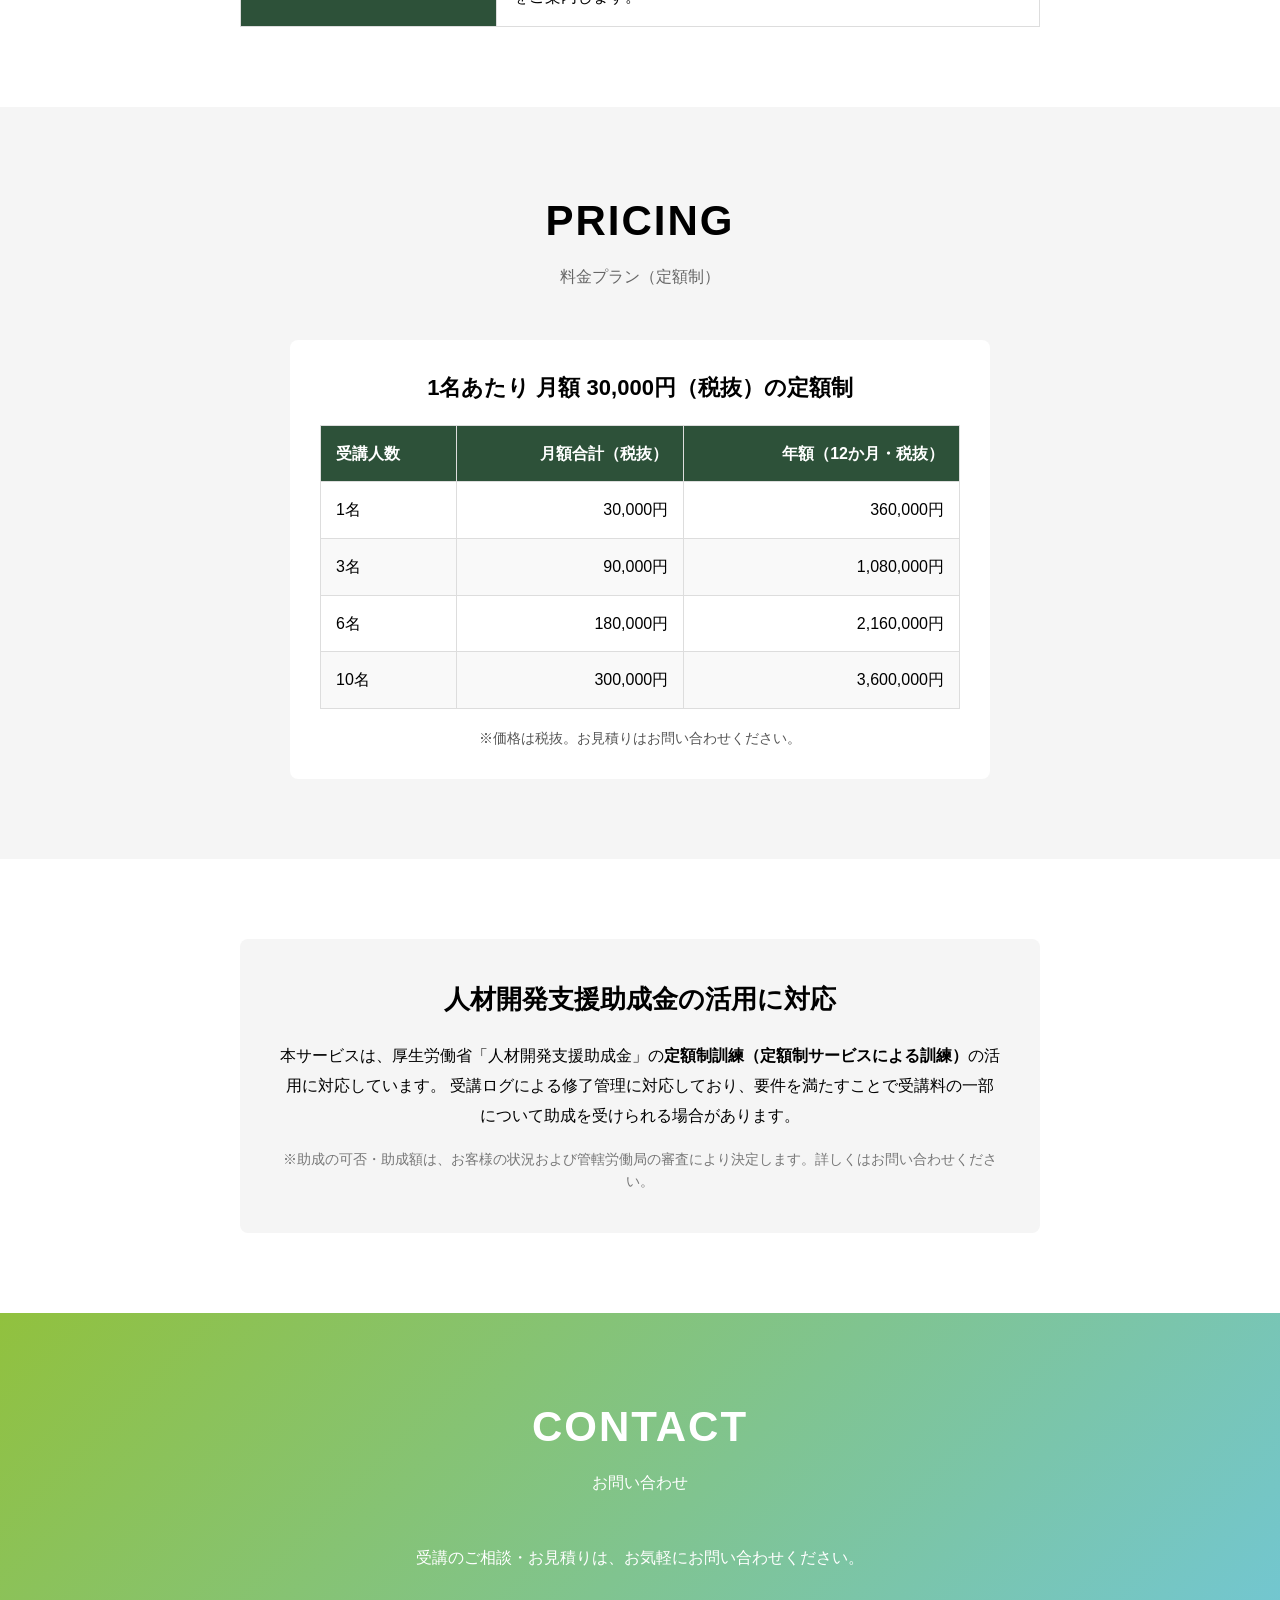
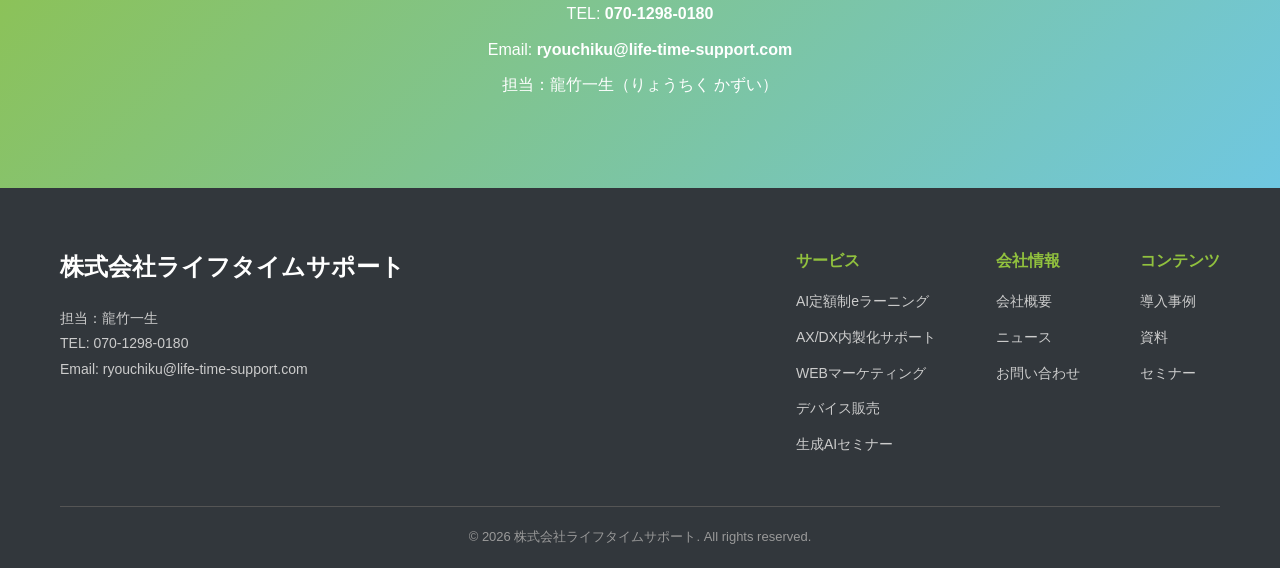
==== commit 2374a501: "chore: auto-save by Stop hook (2026-06-29 22:15) - 1 file(s) 自動保存: Claude Code Stop フックで検知された未コミット変更" ====
--- a/ai-elearning.html
+++ b/ai-elearning.html
@@ -157,7 +157,7 @@
                         </tr>
                         <tr>
                             <th style="padding: 16px; text-align: left; border: 1px solid #ddd; background-color: #2d5139; color: white;">契約期間</th>
-                            <td style="padding: 16px; border: 1px solid #ddd;">1か月〜（月額定額制／長期契約も可）</td>
+                            <td style="padding: 16px; border: 1px solid #ddd;">6か月〜（月額定額制／長期契約も可）</td>
                         </tr>
                         <tr>
                             <th style="padding: 16px; text-align: left; border: 1px solid #ddd; background-color: #2d5139; color: white;">受講管理</th>
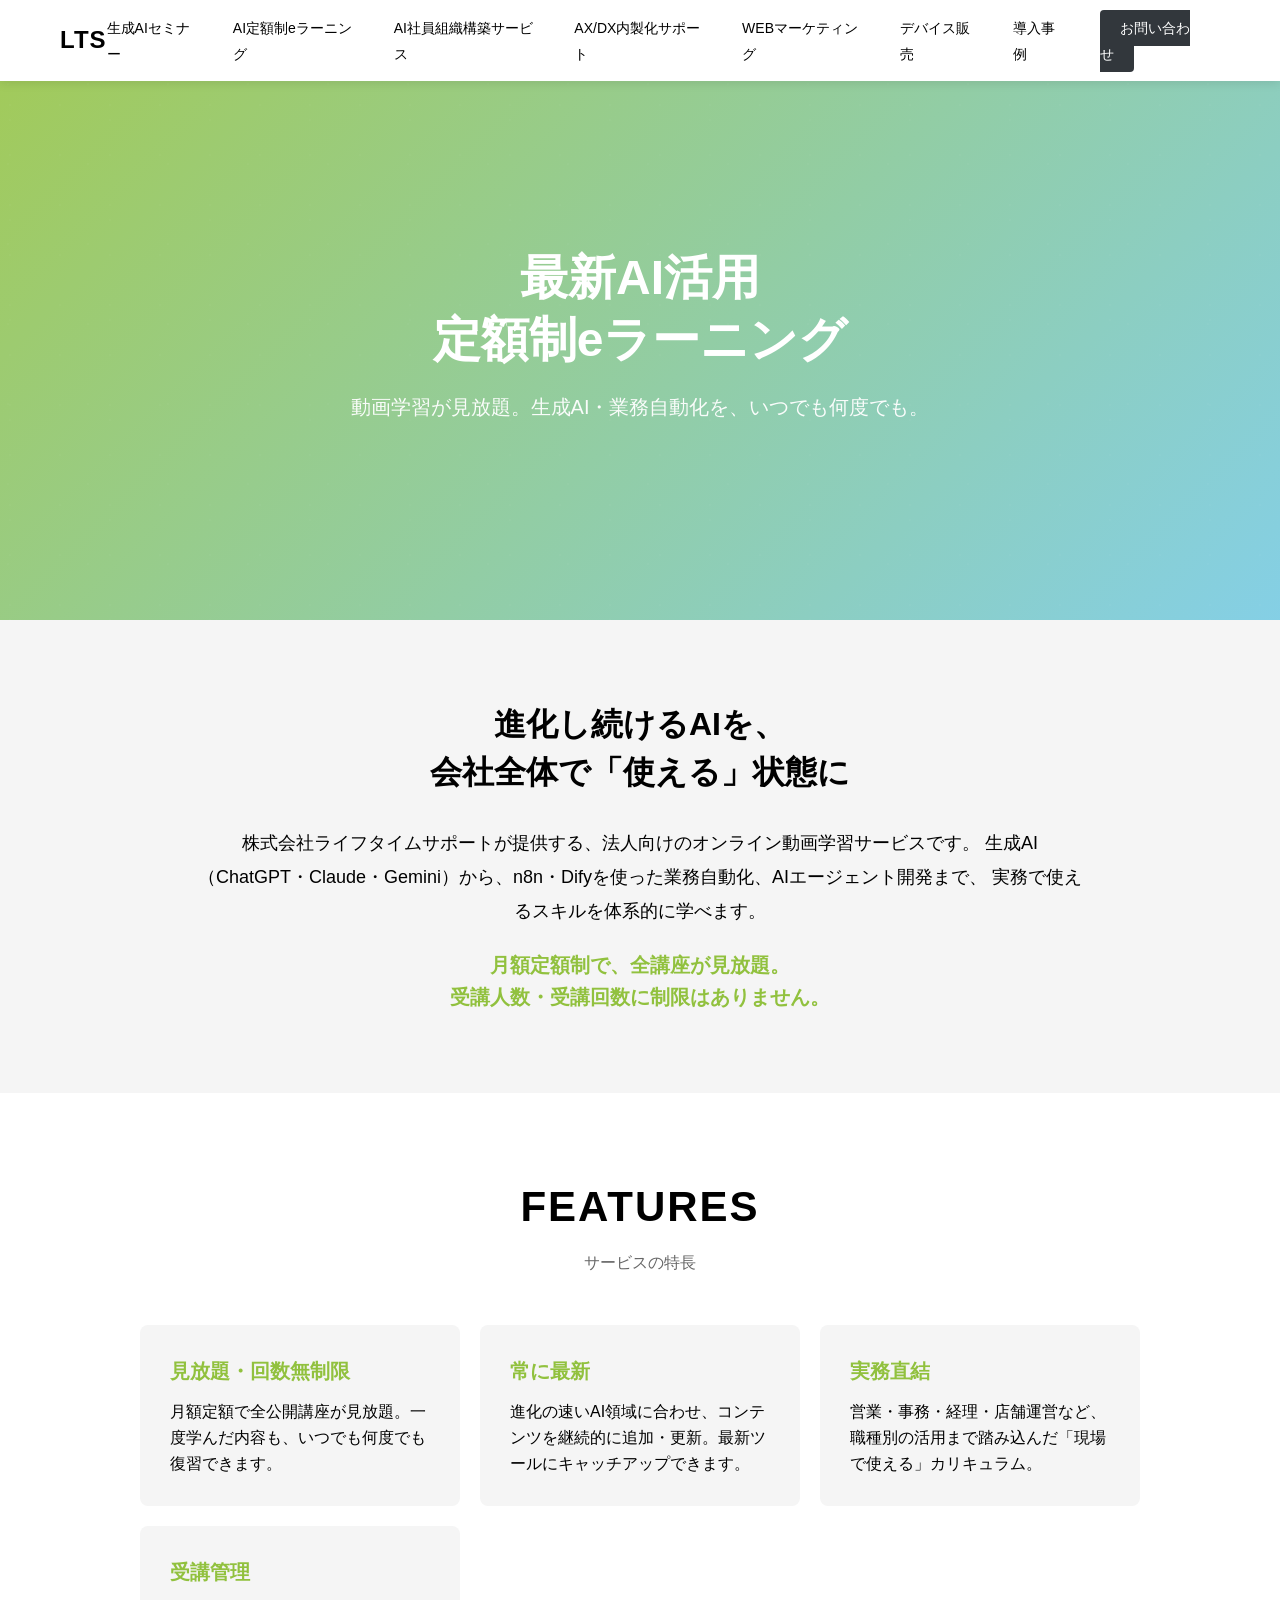
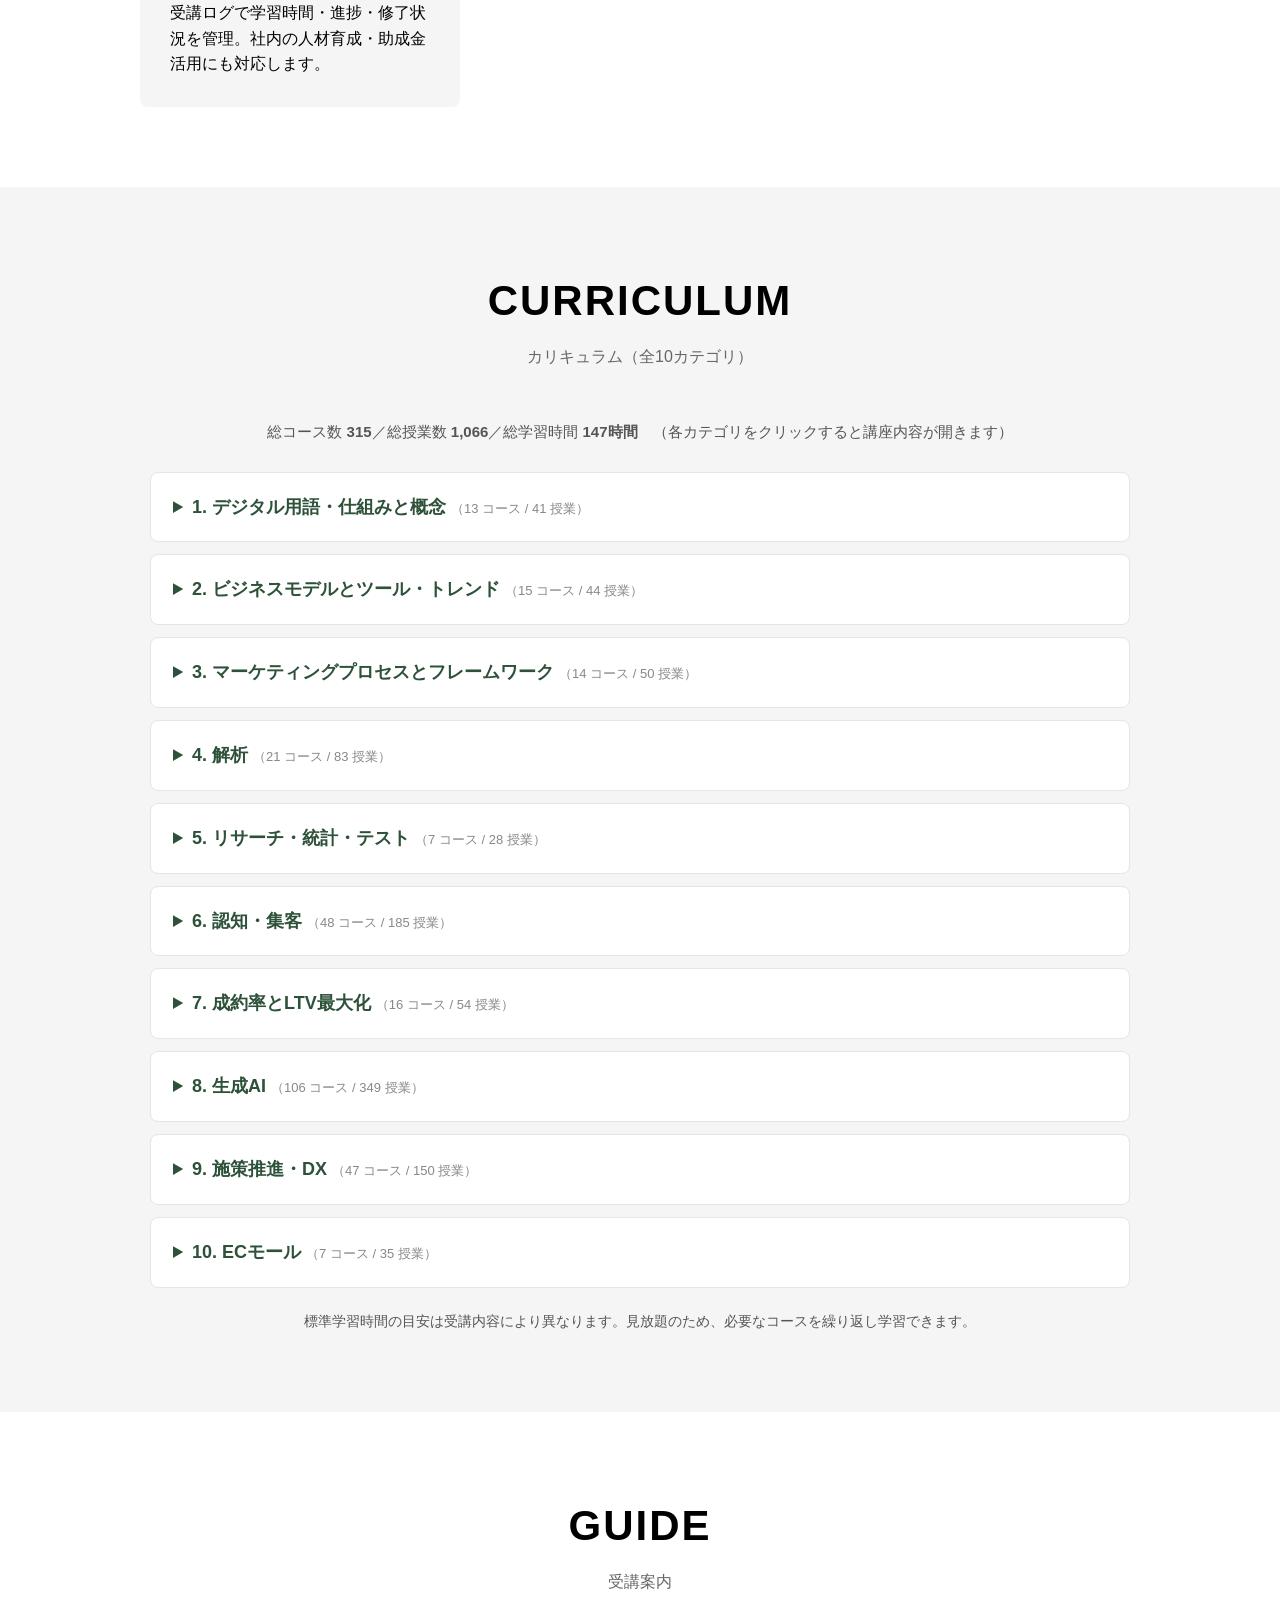
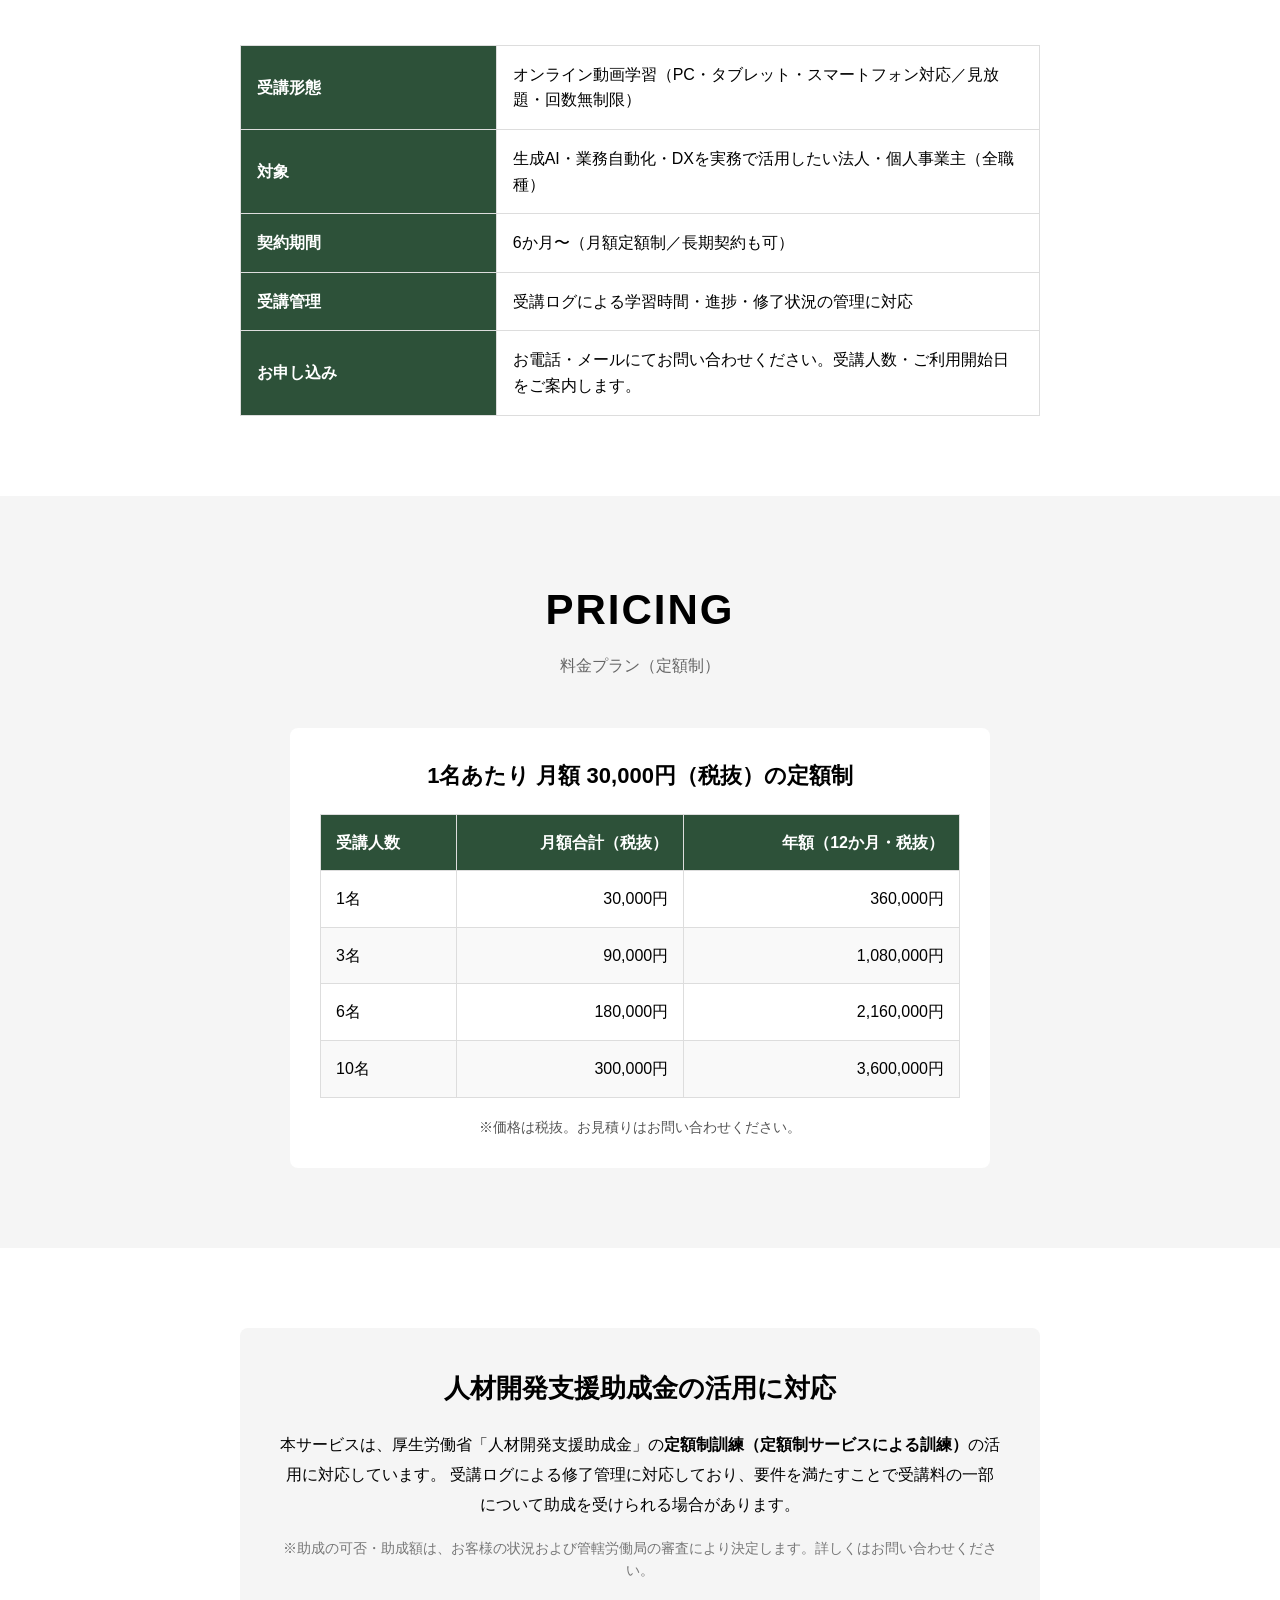
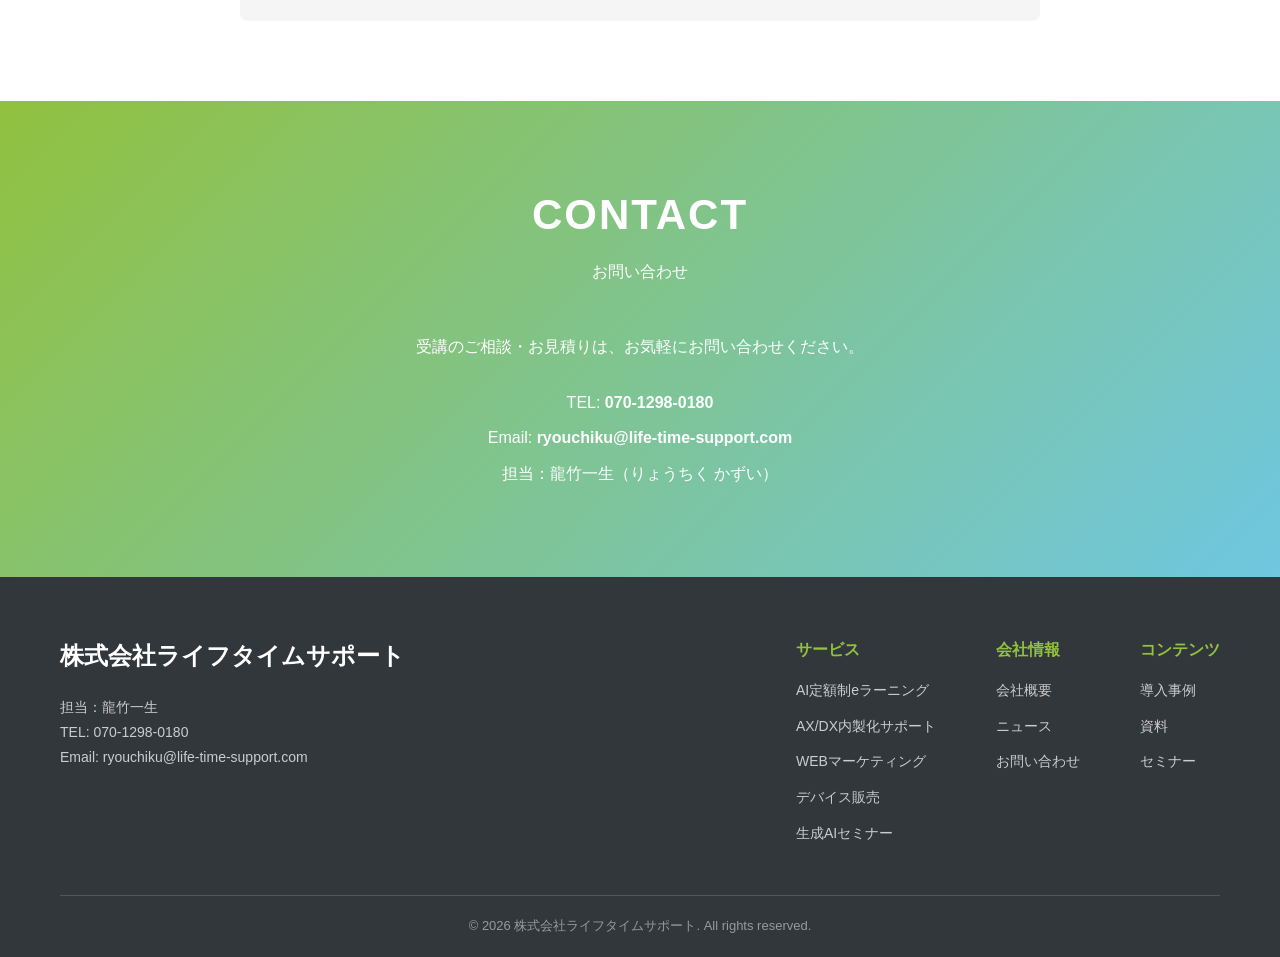
==== commit 8be09005: "feat: 定額制eラーニング 受講案内ページのカリキュラムを実コース構成(315コース)のアコーディオン化＋契約期間6か月から Co-Authored-By: Claude Opus 4.8 (1M" ====
--- a/ai-elearning.html
+++ b/ai-elearning.html
@@ -100,41 +100,567 @@
     <section class="section" style="background-color: #f5f5f5;">
         <div class="container">
             <h2 class="section-title">CURRICULUM</h2>
-            <p class="section-subtitle">カリキュラム（全7カテゴリ）</p>
-            <div style="max-width: 1000px; margin: 0 auto;">
-                <div class="service-grid" style="grid-template-columns: repeat(auto-fit, minmax(280px, 1fr)); gap: 20px;">
-                    <div style="background-color: white; padding: 25px; border-radius: 8px;">
-                        <h3 style="font-size: 18px; margin-bottom: 10px; color: #91c13e;">1. 生成AIの基礎とビジネス活用</h3>
-                        <p style="font-size: 14px; color: #555;">生成AIの全体像、プロンプトの基本、セキュリティ、業務での使いどころ。</p>
-                    </div>
-                    <div style="background-color: white; padding: 25px; border-radius: 8px;">
-                        <h3 style="font-size: 18px; margin-bottom: 10px; color: #91c13e;">2. 主要AIツールの使い方</h3>
-                        <p style="font-size: 14px; color: #555;">ChatGPT・Claude・Gemini・Copilot・NotebookLM・Perplexity。</p>
-                    </div>
-                    <div style="background-color: white; padding: 25px; border-radius: 8px;">
-                        <h3 style="font-size: 18px; margin-bottom: 10px; color: #91c13e;">3. 業務自動化（ノーコード/ローコード）</h3>
-                        <p style="font-size: 14px; color: #555;">n8n・Difyによる自動化、My GPTs、API連携の基礎。</p>
-                    </div>
-                    <div style="background-color: white; padding: 25px; border-radius: 8px;">
-                        <h3 style="font-size: 18px; margin-bottom: 10px; color: #91c13e;">4. AIエージェント開発・内製化</h3>
-                        <p style="font-size: 14px; color: #555;">業務別エージェント設計、現場ノウハウの学習、改修・運用。</p>
-                    </div>
-                    <div style="background-color: white; padding: 25px; border-radius: 8px;">
-                        <h3 style="font-size: 18px; margin-bottom: 10px; color: #91c13e;">5. 職種別AI活用</h3>
-                        <p style="font-size: 14px; color: #555;">営業・事務経理・マーケ・経営管理・店舗/多店舗運営。</p>
-                    </div>
-                    <div style="background-color: white; padding: 25px; border-radius: 8px;">
-                        <h3 style="font-size: 18px; margin-bottom: 10px; color: #91c13e;">6. データ活用・分析</h3>
-                        <p style="font-size: 14px; color: #555;">スプレッドシート×AI、売上/需要予測、原価シミュレーション。</p>
-                    </div>
-                    <div style="background-color: white; padding: 25px; border-radius: 8px;">
-                        <h3 style="font-size: 18px; margin-bottom: 10px; color: #91c13e;">7. 実践ワーク・導入事例</h3>
-                        <p style="font-size: 14px; color: #555;">業務課題からの落とし込み、導入ステップ、最新AI解説。</p>
-                    </div>
-                </div>
-                <p style="text-align: center; margin-top: 30px; font-size: 15px; color: #555;">
-                    標準学習時間 合計 約17時間（見放題のため、必要なカテゴリを繰り返し学習できます）
-                </p>
+            <p class="section-subtitle">カリキュラム（全10カテゴリ）</p>
+            <div style="max-width: 980px; margin: 0 auto;">
+                <p style="text-align:center; font-size:15px; color:#555; margin-bottom:28px;">総コース数 <strong>315</strong>／総授業数 <strong>1,066</strong>／総学習時間 <strong>147時間</strong>　（各カテゴリをクリックすると講座内容が開きます）</p>
+                <details style="background:white; border-radius:8px; margin-bottom:12px; padding:6px 22px; border:1px solid #e5e5e5;">
+                    <summary style="cursor:pointer; font-size:18px; font-weight:bold; padding:14px 0; color:#2d5139;">1. デジタル用語・仕組みと概念 <span style="font-weight:normal; font-size:13px; color:#888;">（13 コース / 41 授業）</span></summary>
+                    <div style="padding:6px 0 14px;">
+                        <p style="font-weight:bold; color:#91c13e; margin:14px 0 4px; font-size:15px;">1.1 Webマーケティング概要 <span style="font-weight:normal; color:#999; font-size:12px;">（2 コース / 4 授業）</span></p>
+<ul style="margin:6px 0 14px 18px; padding:0; color:#444; font-size:14px; line-height:1.9;">
+<li>Webマーケティングとは <span style="color:#91c13e;">（2授業）</span></li>
+<li>デジタルマーケティングを体系的に学ぶ理由 <span style="color:#91c13e;">（2授業）</span></li>
+</ul>
+                        <p style="font-weight:bold; color:#91c13e; margin:14px 0 4px; font-size:15px;">1.2 Web・デジタル用語を押さえる <span style="font-weight:normal; color:#999; font-size:12px;">（3 コース / 13 授業）</span></p>
+<ul style="margin:6px 0 14px 18px; padding:0; color:#444; font-size:14px; line-height:1.9;">
+<li>Webマーケティングにおける基本用語 <span style="color:#91c13e;">（7授業）</span></li>
+<li>Webサイトやページ関連の基本用語 <span style="color:#91c13e;">（2授業）</span></li>
+<li>BtoBマーケティングでよく使う用語 <span style="color:#91c13e;">（4授業）</span></li>
+</ul>
+                        <p style="font-weight:bold; color:#91c13e; margin:14px 0 4px; font-size:15px;">1.3 タグやパラメータ <span style="font-weight:normal; color:#999; font-size:12px;">（2 コース / 5 授業）</span></p>
+<ul style="margin:6px 0 14px 18px; padding:0; color:#444; font-size:14px; line-height:1.9;">
+<li>タグとパラメータ <span style="color:#91c13e;">（2授業）</span></li>
+<li>タグマネージャー <span style="color:#91c13e;">（3授業）</span></li>
+</ul>
+                        <p style="font-weight:bold; color:#91c13e; margin:14px 0 4px; font-size:15px;">1.4 Webインフラと開発の基礎 <span style="font-weight:normal; color:#999; font-size:12px;">（6 コース / 19 授業）</span></p>
+<ul style="margin:6px 0 14px 18px; padding:0; color:#444; font-size:14px; line-height:1.9;">
+<li>Webサイトの土台をおさえるための仕組み基礎 <span style="color:#91c13e;">（5授業）</span></li>
+<li>コンピュータとネットワークの仕組み <span style="color:#91c13e;">（2授業）</span></li>
+<li>サーバーとストレージ <span style="color:#91c13e;">（3授業）</span></li>
+<li>クラウド基礎 <span style="color:#91c13e;">（3授業）</span></li>
+<li>プログラミングとは <span style="color:#91c13e;">（4授業）</span></li>
+<li>基礎知識として押さえておきたいデータベース <span style="color:#91c13e;">（2授業）</span></li>
+</ul>
+                    </div>
+                </details>
+                <details style="background:white; border-radius:8px; margin-bottom:12px; padding:6px 22px; border:1px solid #e5e5e5;">
+                    <summary style="cursor:pointer; font-size:18px; font-weight:bold; padding:14px 0; color:#2d5139;">2. ビジネスモデルとツール・トレンド <span style="font-weight:normal; font-size:13px; color:#888;">（15 コース / 44 授業）</span></summary>
+                    <div style="padding:6px 0 14px;">
+                        <p style="font-weight:bold; color:#91c13e; margin:14px 0 4px; font-size:15px;">2.1 ビジネスモデルやツールを押さえる <span style="font-weight:normal; color:#999; font-size:12px;">（13 コース / 38 授業）</span></p>
+<ul style="margin:6px 0 14px 18px; padding:0; color:#444; font-size:14px; line-height:1.9;">
+<li>風評被害対策 <span style="color:#91c13e;">（3授業）</span></li>
+<li>ホームページを作る前に準備しておきたいこと <span style="color:#91c13e;">（3授業）</span></li>
+<li>オンライン決済サービス概要 <span style="color:#91c13e;">（3授業）</span></li>
+<li>ビジネスモデルと市場概況 <span style="color:#91c13e;">（2授業）</span></li>
+<li>アドテクノロジー基礎 <span style="color:#91c13e;">（4授業）</span></li>
+<li>顧客理解のためWeb業界の業種を知る <span style="color:#91c13e;">（8授業）</span></li>
+<li>MA、SFA、CRM <span style="color:#91c13e;">（2授業）</span></li>
+<li>CMS <span style="color:#91c13e;">（2授業）</span></li>
+<li>SaaS概要 <span style="color:#91c13e;">（1授業）</span></li>
+<li>ECサイトの運営業務 <span style="color:#91c13e;">（6授業）</span></li>
+<li>D2C基礎 <span style="color:#91c13e;">（2授業）</span></li>
+<li>O2O・OMO・オムニチャネル概要 <span style="color:#91c13e;">（1授業）</span></li>
+<li>メタバース <span style="color:#91c13e;">（1授業）</span></li>
+</ul>
+                        <p style="font-weight:bold; color:#91c13e; margin:14px 0 4px; font-size:15px;">2.2 Webマーケティングで押さえるべき法律 <span style="font-weight:normal; color:#999; font-size:12px;">（2 コース / 6 授業）</span></p>
+<ul style="margin:6px 0 14px 18px; padding:0; color:#444; font-size:14px; line-height:1.9;">
+<li>Web施策を行う際に考慮すべき法律 <span style="color:#91c13e;">（4授業）</span></li>
+<li>Web施策を行う際に考慮すべき法律2 <span style="color:#91c13e;">（2授業）</span></li>
+</ul>
+                    </div>
+                </details>
+                <details style="background:white; border-radius:8px; margin-bottom:12px; padding:6px 22px; border:1px solid #e5e5e5;">
+                    <summary style="cursor:pointer; font-size:18px; font-weight:bold; padding:14px 0; color:#2d5139;">3. マーケティングプロセスとフレームワーク <span style="font-weight:normal; font-size:13px; color:#888;">（14 コース / 50 授業）</span></summary>
+                    <div style="padding:6px 0 14px;">
+                        <p style="font-weight:bold; color:#91c13e; margin:14px 0 4px; font-size:15px;">3.1 マーケティングフレームワーク <span style="font-weight:normal; color:#999; font-size:12px;">（6 コース / 25 授業）</span></p>
+<ul style="margin:6px 0 14px 18px; padding:0; color:#444; font-size:14px; line-height:1.9;">
+<li>マーケティングをフレームワークを通して理解する <span style="color:#91c13e;">（4授業）</span></li>
+<li>消費者の購買行動モデル <span style="color:#91c13e;">（3授業）</span></li>
+<li>行動経済学から考えるマーケティング手法 <span style="color:#91c13e;">（4授業）</span></li>
+<li>マーケティング戦略と概念 <span style="color:#91c13e;">（6授業）</span></li>
+<li>マーケティングにおける心理的アプローチ <span style="color:#91c13e;">（6授業）</span></li>
+<li>施策の優先度を決めるために活用できるフレームワーク <span style="color:#91c13e;">（2授業）</span></li>
+</ul>
+                        <p style="font-weight:bold; color:#91c13e; margin:14px 0 4px; font-size:15px;">3.2 マーケティング概念と手法 <span style="font-weight:normal; color:#999; font-size:12px;">（6 コース / 16 授業）</span></p>
+<ul style="margin:6px 0 14px 18px; padding:0; color:#444; font-size:14px; line-height:1.9;">
+<li>労働生産性とは <span style="color:#91c13e;">（2授業）</span></li>
+<li>カスタマージャーニーとペルソナ <span style="color:#91c13e;">（3授業）</span></li>
+<li>ユーザー視点から問題解決をするデザインシンキング <span style="color:#91c13e;">（2授業）</span></li>
+<li>ロジカルシンキングとKGI・KPI <span style="color:#91c13e;">（2授業）</span></li>
+<li>重要指標の分解と優先度のつけ方 <span style="color:#91c13e;">（6授業）</span></li>
+<li>マーケティングにおける費用対効果と投資対効果 <span style="color:#91c13e;">（1授業）</span></li>
+</ul>
+                        <p style="font-weight:bold; color:#91c13e; margin:14px 0 4px; font-size:15px;">3.3 BtoBマーケティング <span style="font-weight:normal; color:#999; font-size:12px;">（2 コース / 9 授業）</span></p>
+<ul style="margin:6px 0 14px 18px; padding:0; color:#444; font-size:14px; line-height:1.9;">
+<li>BtoBマーケティングとは <span style="color:#91c13e;">（2授業）</span></li>
+<li>BtoBマーケティングのプロセスと手法 <span style="color:#91c13e;">（7授業）</span></li>
+</ul>
+                    </div>
+                </details>
+                <details style="background:white; border-radius:8px; margin-bottom:12px; padding:6px 22px; border:1px solid #e5e5e5;">
+                    <summary style="cursor:pointer; font-size:18px; font-weight:bold; padding:14px 0; color:#2d5139;">4. 解析 <span style="font-weight:normal; font-size:13px; color:#888;">（21 コース / 83 授業）</span></summary>
+                    <div style="padding:6px 0 14px;">
+                        <p style="font-weight:bold; color:#91c13e; margin:14px 0 4px; font-size:15px;">4.1 アクセス解析の概念とツール <span style="font-weight:normal; color:#999; font-size:12px;">（7 コース / 16 授業）</span></p>
+                        <p style="margin:8px 0 2px 14px; color:#555; font-size:14px;">▸ 4.1.1 Web解析の概念と手法 <span style="color:#999; font-size:12px;">（5 コース / 12 授業）</span></p>
+                        <div style="margin-left:14px;"><ul style="margin:6px 0 14px 18px; padding:0; color:#444; font-size:14px; line-height:1.9;">
+<li>Web解析とは <span style="color:#91c13e;">（2授業）</span></li>
+<li>データ分析の概念と基礎 <span style="color:#91c13e;">（4授業）</span></li>
+<li>分析時に考慮したいアトリビューション分析とは <span style="color:#91c13e;">（2授業）</span></li>
+<li>数字に慣れ強くなる方法 <span style="color:#91c13e;">（3授業）</span></li>
+<li>トラッキングとは <span style="color:#91c13e;">（1授業）</span></li>
+</ul></div>
+                        <p style="margin:8px 0 2px 14px; color:#555; font-size:14px;">▸ 4.1.2 Looker StudioとBigQuery <span style="color:#999; font-size:12px;">（2 コース / 4 授業）</span></p>
+                        <div style="margin-left:14px;"><ul style="margin:6px 0 14px 18px; padding:0; color:#444; font-size:14px; line-height:1.9;">
+<li>Looker Studio概要 <span style="color:#91c13e;">（2授業）</span></li>
+<li>BigQuery概要 <span style="color:#91c13e;">（2授業）</span></li>
+</ul></div>
+                        <p style="font-weight:bold; color:#91c13e; margin:14px 0 4px; font-size:15px;">4.2 Google Analytics <span style="font-weight:normal; color:#999; font-size:12px;">（12 コース / 59 授業）</span></p>
+                        <p style="margin:8px 0 2px 14px; color:#555; font-size:14px;">▸ 4.2.1 GA4概要 <span style="color:#999; font-size:12px;">（2 コース / 6 授業）</span></p>
+                        <div style="margin-left:14px;"><ul style="margin:6px 0 14px 18px; padding:0; color:#444; font-size:14px; line-height:1.9;">
+<li>GA4概要 <span style="color:#91c13e;">（4授業）</span></li>
+<li>GA4初期設定 <span style="color:#91c13e;">（2授業）</span></li>
+</ul></div>
+                        <p style="margin:8px 0 2px 14px; color:#555; font-size:14px;">▸ 4.2.2 GA4の分析基礎 <span style="color:#999; font-size:12px;">（3 コース / 13 授業）</span></p>
+                        <div style="margin-left:14px;"><ul style="margin:6px 0 14px 18px; padding:0; color:#444; font-size:14px; line-height:1.9;">
+<li>GA4のレポートと探索基礎 <span style="color:#91c13e;">（4授業）</span></li>
+<li>GA4のイベント概要 <span style="color:#91c13e;">（3授業）</span></li>
+<li>GA4の分析基礎 <span style="color:#91c13e;">（6授業）</span></li>
+</ul></div>
+                        <p style="margin:8px 0 2px 14px; color:#555; font-size:14px;">▸ 4.2.3 GA4の分析応用 <span style="color:#999; font-size:12px;">（3 コース / 15 授業）</span></p>
+                        <div style="margin-left:14px;"><ul style="margin:6px 0 14px 18px; padding:0; color:#444; font-size:14px; line-height:1.9;">
+<li>GA4で分析精度を高めるための設定と活用例 <span style="color:#91c13e;">（8授業）</span></li>
+<li>GA4の分析実践 <span style="color:#91c13e;">（4授業）</span></li>
+<li>GTMとGA4で成果を最大化するイベント計測完全攻略 <span style="color:#91c13e;">（3授業）</span></li>
+</ul></div>
+                        <p style="margin:8px 0 2px 14px; color:#555; font-size:14px;">▸ 4.2.4 UA（ユニバーサルアナリティクス） <span style="color:#999; font-size:12px;">（4 コース / 25 授業）</span></p>
+                        <div style="margin-left:14px;"><ul style="margin:6px 0 14px 18px; padding:0; color:#444; font-size:14px; line-height:1.9;">
+<li>Google Analyticsの概要 <span style="color:#91c13e;">（9授業）</span></li>
+<li>Google Analyticsのよくある問題と対策 <span style="color:#91c13e;">（2授業）</span></li>
+<li>Google Analyticsを活用するための設定 <span style="color:#91c13e;">（2授業）</span></li>
+<li>Google Analyticsでまずやっておきたい分析8 <span style="color:#91c13e;">（12授業）</span></li>
+</ul></div>
+                        <p style="font-weight:bold; color:#91c13e; margin:14px 0 4px; font-size:15px;">4.3 ヒートマップ・ソーシャル分析 <span style="font-weight:normal; color:#999; font-size:12px;">（2 コース / 8 授業）</span></p>
+<ul style="margin:6px 0 14px 18px; padding:0; color:#444; font-size:14px; line-height:1.9;">
+<li>ヒートマップ <span style="color:#91c13e;">（2授業）</span></li>
+<li>ソーシャル分析 <span style="color:#91c13e;">（6授業）</span></li>
+</ul>
+                    </div>
+                </details>
+                <details style="background:white; border-radius:8px; margin-bottom:12px; padding:6px 22px; border:1px solid #e5e5e5;">
+                    <summary style="cursor:pointer; font-size:18px; font-weight:bold; padding:14px 0; color:#2d5139;">5. リサーチ・統計・テスト <span style="font-weight:normal; font-size:13px; color:#888;">（7 コース / 28 授業）</span></summary>
+                    <div style="padding:6px 0 14px;">
+                        <p style="font-weight:bold; color:#91c13e; margin:14px 0 4px; font-size:15px;">5.1 市場・顧客リサーチの概念と手法 <span style="font-weight:normal; color:#999; font-size:12px;">（3 コース / 20 授業）</span></p>
+<ul style="margin:6px 0 14px 18px; padding:0; color:#444; font-size:14px; line-height:1.9;">
+<li>自社・顧客・競合への解像度を高める手法 <span style="color:#91c13e;">（12授業）</span></li>
+<li>市場調査・ネットリサーチ <span style="color:#91c13e;">（3授業）</span></li>
+<li>統計基礎 <span style="color:#91c13e;">（5授業）</span></li>
+</ul>
+                        <p style="font-weight:bold; color:#91c13e; margin:14px 0 4px; font-size:15px;">5.2 インタビューテクニック <span style="font-weight:normal; color:#999; font-size:12px;">（2 コース / 4 授業）</span></p>
+<ul style="margin:6px 0 14px 18px; padding:0; color:#444; font-size:14px; line-height:1.9;">
+<li>グループインタビュー <span style="color:#91c13e;">（2授業）</span></li>
+<li>デプスインタビュー <span style="color:#91c13e;">（2授業）</span></li>
+</ul>
+                        <p style="font-weight:bold; color:#91c13e; margin:14px 0 4px; font-size:15px;">5.3 テスト・PoC <span style="font-weight:normal; color:#999; font-size:12px;">（2 コース / 4 授業）</span></p>
+<ul style="margin:6px 0 14px 18px; padding:0; color:#444; font-size:14px; line-height:1.9;">
+<li>ユーザービリティテスト <span style="color:#91c13e;">（2授業）</span></li>
+<li>PoC <span style="color:#91c13e;">（2授業）</span></li>
+</ul>
+                    </div>
+                </details>
+                <details style="background:white; border-radius:8px; margin-bottom:12px; padding:6px 22px; border:1px solid #e5e5e5;">
+                    <summary style="cursor:pointer; font-size:18px; font-weight:bold; padding:14px 0; color:#2d5139;">6. 認知・集客 <span style="font-weight:normal; font-size:13px; color:#888;">（48 コース / 185 授業）</span></summary>
+                    <div style="padding:6px 0 14px;">
+                        <p style="font-weight:bold; color:#91c13e; margin:14px 0 4px; font-size:15px;">6.1 広告初級 <span style="font-weight:normal; color:#999; font-size:12px;">（7 コース / 38 授業）</span></p>
+                        <p style="margin:8px 0 2px 14px; color:#555; font-size:14px;">▸ 6.1.1 Web広告概要 <span style="color:#999; font-size:12px;">（5 コース / 23 授業）</span></p>
+                        <div style="margin-left:14px;"><ul style="margin:6px 0 14px 18px; padding:0; color:#444; font-size:14px; line-height:1.9;">
+<li>集客の種類と特徴理解 <span style="color:#91c13e;">（11授業）</span></li>
+<li>ディスプレイ広告基礎 <span style="color:#91c13e;">（6授業）</span></li>
+<li>Web広告のプランニングで押さえるべきこと <span style="color:#91c13e;">（2授業）</span></li>
+<li>レスポンシブ広告 <span style="color:#91c13e;">（2授業）</span></li>
+<li>ネイティブ広告 <span style="color:#91c13e;">（2授業）</span></li>
+</ul></div>
+                        <p style="margin:8px 0 2px 14px; color:#555; font-size:14px;">▸ 6.1.2 リスティング・ディスプレイ広告概要 <span style="color:#999; font-size:12px;">（2 コース / 15 授業）</span></p>
+                        <div style="margin-left:14px;"><ul style="margin:6px 0 14px 18px; padding:0; color:#444; font-size:14px; line-height:1.9;">
+<li>リターゲティング広告基礎 <span style="color:#91c13e;">（4授業）</span></li>
+<li>リスティング広告基礎 <span style="color:#91c13e;">（11授業）</span></li>
+</ul></div>
+                        <p style="font-weight:bold; color:#91c13e; margin:14px 0 4px; font-size:15px;">6.2 広告中級 <span style="font-weight:normal; color:#999; font-size:12px;">（8 コース / 24 授業）</span></p>
+                        <p style="margin:8px 0 2px 14px; color:#555; font-size:14px;">▸ 6.2.1 多様な広告手法 <span style="color:#999; font-size:12px;">（2 コース / 7 授業）</span></p>
+                        <div style="margin-left:14px;"><ul style="margin:6px 0 14px 18px; padding:0; color:#444; font-size:14px; line-height:1.9;">
+<li>Bing検索とMicrosoft広告 <span style="color:#91c13e;">（3授業）</span></li>
+<li>アフィリエイト広告基礎 <span style="color:#91c13e;">（4授業）</span></li>
+</ul></div>
+                        <p style="margin:8px 0 2px 14px; color:#555; font-size:14px;">▸ 6.2.2 Google・Yahoo広告 <span style="color:#999; font-size:12px;">（2 コース / 8 授業）</span></p>
+                        <div style="margin-left:14px;"><ul style="margin:6px 0 14px 18px; padding:0; color:#444; font-size:14px; line-height:1.9;">
+<li>Googleショッピング広告基礎 <span style="color:#91c13e;">（4授業）</span></li>
+<li>広告の自動入札活用 <span style="color:#91c13e;">（4授業）</span></li>
+</ul></div>
+                        <p style="margin:8px 0 2px 14px; color:#555; font-size:14px;">▸ 6.2.3 SNS広告 <span style="color:#999; font-size:12px;">（2 コース / 5 授業）</span></p>
+                        <div style="margin-left:14px;"><ul style="margin:6px 0 14px 18px; padding:0; color:#444; font-size:14px; line-height:1.9;">
+<li>インフルエンサーマーケティング <span style="color:#91c13e;">（2授業）</span></li>
+<li>ソーシャル広告基礎 <span style="color:#91c13e;">（3授業）</span></li>
+</ul></div>
+                        <p style="margin:8px 0 2px 14px; color:#555; font-size:14px;">▸ 6.2.4 多様な広告の概要と手法 <span style="color:#999; font-size:12px;">（2 コース / 4 授業）</span></p>
+                        <div style="margin-left:14px;"><ul style="margin:6px 0 14px 18px; padding:0; color:#444; font-size:14px; line-height:1.9;">
+<li>タクシー広告 <span style="color:#91c13e;">（2授業）</span></li>
+<li>アフィリエイト広告 <span style="color:#91c13e;">（2授業）</span></li>
+</ul></div>
+                        <p style="font-weight:bold; color:#91c13e; margin:14px 0 4px; font-size:15px;">6.3 広告実践 <span style="font-weight:normal; color:#999; font-size:12px;">（11 コース / 62 授業）</span></p>
+                        <p style="margin:8px 0 2px 14px; color:#555; font-size:14px;">▸ 6.3.1 Google・Yahoo広告実践 <span style="color:#999; font-size:12px;">（9 コース / 52 授業）</span></p>
+                        <div style="margin-left:14px;"><ul style="margin:6px 0 14px 18px; padding:0; color:#444; font-size:14px; line-height:1.9;">
+<li>リスティング広告運用のポイント12 <span style="color:#91c13e;">（9授業）</span></li>
+<li>リターゲティング広告 <span style="color:#91c13e;">（4授業）</span></li>
+<li>広告の自動入札実践 <span style="color:#91c13e;">（3授業）</span></li>
+<li>ディスプレイ広告運用のポイント10 <span style="color:#91c13e;">（11授業）</span></li>
+<li>Googleリスティング・ディスプレイ広告設定方法 <span style="color:#91c13e;">（7授業）</span></li>
+<li>Google広告における共通基礎設定と補助設定 <span style="color:#91c13e;">（3授業）</span></li>
+<li>Yahoo!広告のリスティング・ディスプレイ設定方法 <span style="color:#91c13e;">（4授業）</span></li>
+<li>Google広告において改善・提案で押さえるべきテクニック <span style="color:#91c13e;">（3授業）</span></li>
+<li>Googleリスティング広告の実践運用テクニック <span style="color:#91c13e;">（8授業）</span></li>
+</ul></div>
+                        <p style="margin:8px 0 2px 14px; color:#555; font-size:14px;">▸ 6.3.2 SNS広告実践 <span style="color:#999; font-size:12px;">（2 コース / 10 授業）</span></p>
+                        <div style="margin-left:14px;"><ul style="margin:6px 0 14px 18px; padding:0; color:#444; font-size:14px; line-height:1.9;">
+<li>Facebook広告・Instagram広告の初期設定と広告作成 <span style="color:#91c13e;">（3授業）</span></li>
+<li>Meta広告運用でおさえておきたい7つのポイント <span style="color:#91c13e;">（7授業）</span></li>
+</ul></div>
+                        <p style="font-weight:bold; color:#91c13e; margin:14px 0 4px; font-size:15px;">6.4 非広告初級 <span style="font-weight:normal; color:#999; font-size:12px;">（12 コース / 27 授業）</span></p>
+                        <p style="margin:8px 0 2px 14px; color:#555; font-size:14px;">▸ 6.4.1 SEOとコンテンツマーケティング基礎 <span style="color:#999; font-size:12px;">（3 コース / 8 授業）</span></p>
+                        <div style="margin-left:14px;"><ul style="margin:6px 0 14px 18px; padding:0; color:#444; font-size:14px; line-height:1.9;">
+<li>SEO概要 <span style="color:#91c13e;">（4授業）</span></li>
+<li>自社をメディア化するオウンドメディアとは <span style="color:#91c13e;">（2授業）</span></li>
+<li>コンテンツマーケティング <span style="color:#91c13e;">（2授業）</span></li>
+</ul></div>
+                        <p style="margin:8px 0 2px 14px; color:#555; font-size:14px;">▸ 6.4.2 動画マーケティング <span style="color:#999; font-size:12px;">（1 コース / 3 授業）</span></p>
+                        <div style="margin-left:14px;"><ul style="margin:6px 0 14px 18px; padding:0; color:#444; font-size:14px; line-height:1.9;">
+<li>動画マーケティング <span style="color:#91c13e;">（3授業）</span></li>
+</ul></div>
+                        <p style="margin:8px 0 2px 14px; color:#555; font-size:14px;">▸ 6.4.3 MEO・Googleビジネスプロフィール基礎 <span style="color:#999; font-size:12px;">（1 コース / 2 授業）</span></p>
+                        <div style="margin-left:14px;"><ul style="margin:6px 0 14px 18px; padding:0; color:#444; font-size:14px; line-height:1.9;">
+<li>Googleビジネスプロフィール <span style="color:#91c13e;">（2授業）</span></li>
+</ul></div>
+                        <p style="margin:8px 0 2px 14px; color:#555; font-size:14px;">▸ 6.4.4 プレスリリース <span style="color:#999; font-size:12px;">（1 コース / 2 授業）</span></p>
+                        <div style="margin-left:14px;"><ul style="margin:6px 0 14px 18px; padding:0; color:#444; font-size:14px; line-height:1.9;">
+<li>認知を拡大するプレスリリース <span style="color:#91c13e;">（2授業）</span></li>
+</ul></div>
+                        <p style="margin:8px 0 2px 14px; color:#555; font-size:14px;">▸ 6.4.5 SNSマーケティング基礎 <span style="color:#999; font-size:12px;">（6 コース / 12 授業）</span></p>
+                        <div style="margin-left:14px;"><ul style="margin:6px 0 14px 18px; padding:0; color:#444; font-size:14px; line-height:1.9;">
+<li>企業のSNS運用でやらない方がいいこと <span style="color:#91c13e;">（2授業）</span></li>
+<li>ネット炎上のメカニズムと対策 <span style="color:#91c13e;">（2授業）</span></li>
+<li>ソーシャル運用基礎 <span style="color:#91c13e;">（2授業）</span></li>
+<li>TikTokのメカニズムと概要 <span style="color:#91c13e;">（2授業）</span></li>
+<li>TikTokのアルゴリズムと投稿タイミング <span style="color:#91c13e;">（2授業）</span></li>
+<li>Instagramのアルゴリズムとジャンル認知 <span style="color:#91c13e;">（2授業）</span></li>
+</ul></div>
+                        <p style="font-weight:bold; color:#91c13e; margin:14px 0 4px; font-size:15px;">6.5 非広告実践 <span style="font-weight:normal; color:#999; font-size:12px;">（10 コース / 34 授業）</span></p>
+                        <p style="margin:8px 0 2px 14px; color:#555; font-size:14px;">▸ 6.5.1 SEOとコンテンツマーケティング <span style="color:#999; font-size:12px;">（3 コース / 12 授業）</span></p>
+                        <div style="margin-left:14px;"><ul style="margin:6px 0 14px 18px; padding:0; color:#444; font-size:14px; line-height:1.9;">
+<li>SEO基礎 <span style="color:#91c13e;">（6授業）</span></li>
+<li>巨大メディア運営企業に聞く！SEOにおける手法 <span style="color:#91c13e;">（4授業）</span></li>
+<li>ホワイトペーパー <span style="color:#91c13e;">（2授業）</span></li>
+</ul></div>
+                        <p style="margin:8px 0 2px 14px; color:#555; font-size:14px;">▸ 6.5.2 アプリマーケティング <span style="color:#999; font-size:12px;">（1 コース / 3 授業）</span></p>
+                        <div style="margin-left:14px;"><ul style="margin:6px 0 14px 18px; padding:0; color:#444; font-size:14px; line-height:1.9;">
+<li>アプリマーケティング <span style="color:#91c13e;">（3授業）</span></li>
+</ul></div>
+                        <p style="margin:8px 0 2px 14px; color:#555; font-size:14px;">▸ 6.5.3 MEO・Googleビジネスプロフィール <span style="color:#999; font-size:12px;">（1 コース / 2 授業）</span></p>
+                        <div style="margin-left:14px;"><ul style="margin:6px 0 14px 18px; padding:0; color:#444; font-size:14px; line-height:1.9;">
+<li>MEO <span style="color:#91c13e;">（2授業）</span></li>
+</ul></div>
+                        <p style="margin:8px 0 2px 14px; color:#555; font-size:14px;">▸ 6.5.4 SNSマーケティング <span style="color:#999; font-size:12px;">（3 コース / 12 授業）</span></p>
+                        <div style="margin-left:14px;"><ul style="margin:6px 0 14px 18px; padding:0; color:#444; font-size:14px; line-height:1.9;">
+<li>ソーシャル施策 <span style="color:#91c13e;">（3授業）</span></li>
+<li>TikTokでやっておきたい施策 <span style="color:#91c13e;">（7授業）</span></li>
+<li>Instagramで押さえておきたい概念と土台施策 <span style="color:#91c13e;">（2授業）</span></li>
+</ul></div>
+                        <p style="margin:8px 0 2px 14px; color:#555; font-size:14px;">▸ 6.5.5 ウェビナー・展示会 <span style="color:#999; font-size:12px;">（2 コース / 5 授業）</span></p>
+                        <div style="margin-left:14px;"><ul style="margin:6px 0 14px 18px; padding:0; color:#444; font-size:14px; line-height:1.9;">
+<li>ウェビナーのやり方 <span style="color:#91c13e;">（2授業）</span></li>
+<li>展示会をつかったリード獲得 <span style="color:#91c13e;">（3授業）</span></li>
+</ul></div>
+                    </div>
+                </details>
+                <details style="background:white; border-radius:8px; margin-bottom:12px; padding:6px 22px; border:1px solid #e5e5e5;">
+                    <summary style="cursor:pointer; font-size:18px; font-weight:bold; padding:14px 0; color:#2d5139;">7. 成約率とLTV最大化 <span style="font-weight:normal; font-size:13px; color:#888;">（16 コース / 54 授業）</span></summary>
+                    <div style="padding:6px 0 14px;">
+                        <p style="font-weight:bold; color:#91c13e; margin:14px 0 4px; font-size:15px;">7.1 UI/UXの最適化 <span style="font-weight:normal; color:#999; font-size:12px;">（3 コース / 15 授業）</span></p>
+<ul style="margin:6px 0 14px 18px; padding:0; color:#444; font-size:14px; line-height:1.9;">
+<li>ページ要素・デザイン改善 <span style="color:#91c13e;">（7授業）</span></li>
+<li>UIUX <span style="color:#91c13e;">（4授業）</span></li>
+<li>回遊 <span style="color:#91c13e;">（4授業）</span></li>
+</ul>
+                        <p style="font-weight:bold; color:#91c13e; margin:14px 0 4px; font-size:15px;">7.2 Webサイトの基盤・機能改善 <span style="font-weight:normal; color:#999; font-size:12px;">（3 コース / 8 授業）</span></p>
+<ul style="margin:6px 0 14px 18px; padding:0; color:#444; font-size:14px; line-height:1.9;">
+<li>Web接客・チャットボット <span style="color:#91c13e;">（2授業）</span></li>
+<li>サイトリニューアル時に気を付けるポイント <span style="color:#91c13e;">（4授業）</span></li>
+<li>サイトが重い時の対策 <span style="color:#91c13e;">（2授業）</span></li>
+</ul>
+                        <p style="font-weight:bold; color:#91c13e; margin:14px 0 4px; font-size:15px;">7.3 LPO/EFO/バナー最適化 <span style="font-weight:normal; color:#999; font-size:12px;">（5 コース / 12 授業）</span></p>
+<ul style="margin:6px 0 14px 18px; padding:0; color:#444; font-size:14px; line-height:1.9;">
+<li>LPO <span style="color:#91c13e;">（2授業）</span></li>
+<li>EFO(エントリーフォーム最適化) <span style="color:#91c13e;">（2授業）</span></li>
+<li>かご落ち対策 <span style="color:#91c13e;">（3授業）</span></li>
+<li>バナー作成時に考えること <span style="color:#91c13e;">（2授業）</span></li>
+<li>ABテスト <span style="color:#91c13e;">（3授業）</span></li>
+</ul>
+                        <p style="font-weight:bold; color:#91c13e; margin:14px 0 4px; font-size:15px;">7.4 ライティング最適化 <span style="font-weight:normal; color:#999; font-size:12px;">（2 コース / 8 授業）</span></p>
+<ul style="margin:6px 0 14px 18px; padding:0; color:#444; font-size:14px; line-height:1.9;">
+<li>Webライティング <span style="color:#91c13e;">（4授業）</span></li>
+<li>コピーライティング <span style="color:#91c13e;">（4授業）</span></li>
+</ul>
+                        <p style="font-weight:bold; color:#91c13e; margin:14px 0 4px; font-size:15px;">7.5 客単価・リピート施策 <span style="font-weight:normal; color:#999; font-size:12px;">（3 コース / 11 授業）</span></p>
+<ul style="margin:6px 0 14px 18px; padding:0; color:#444; font-size:14px; line-height:1.9;">
+<li>アップセル・クロスセル <span style="color:#91c13e;">（3授業）</span></li>
+<li>カスタマーサクセス <span style="color:#91c13e;">（2授業）</span></li>
+<li>メールマーケティングのポイント4 <span style="color:#91c13e;">（6授業）</span></li>
+</ul>
+                    </div>
+                </details>
+                <details style="background:white; border-radius:8px; margin-bottom:12px; padding:6px 22px; border:1px solid #e5e5e5;">
+                    <summary style="cursor:pointer; font-size:18px; font-weight:bold; padding:14px 0; color:#2d5139;">8. 生成AI <span style="font-weight:normal; font-size:13px; color:#888;">（106 コース / 349 授業）</span></summary>
+                    <div style="padding:6px 0 14px;">
+                        <p style="font-weight:bold; color:#91c13e; margin:14px 0 4px; font-size:15px;">8.1 基礎概念 <span style="font-weight:normal; color:#999; font-size:12px;">（25 コース / 61 授業）</span></p>
+                        <p style="margin:8px 0 2px 14px; color:#555; font-size:14px;">▸ 8.1.1 生成AIの概念と仕組み <span style="color:#999; font-size:12px;">（1 コース / 6 授業）</span></p>
+                        <div style="margin-left:14px;"><ul style="margin:6px 0 14px 18px; padding:0; color:#444; font-size:14px; line-height:1.9;">
+<li>AIとChatGPT <span style="color:#91c13e;">（6授業）</span></li>
+</ul></div>
+                        <p style="margin:8px 0 2px 14px; color:#555; font-size:14px;">▸ 8.1.2 生成AI活用のための概念 <span style="color:#999; font-size:12px;">（9 コース / 17 授業）</span></p>
+                        <div style="margin-left:14px;"><ul style="margin:6px 0 14px 18px; padding:0; color:#444; font-size:14px; line-height:1.9;">
+<li>AIを業務で日常的に使い始めるための考え方と行動 <span style="color:#91c13e;">（2授業）</span></li>
+<li>AIと検索エンジンの使い分け <span style="color:#91c13e;">（2授業）</span></li>
+<li>身近なAI活用例と可能性を知る <span style="color:#91c13e;">（2授業）</span></li>
+<li>AIに要約させる前の難読化対策 <span style="color:#91c13e;">（1授業）</span></li>
+<li>AI時代において重要な文章力 <span style="color:#91c13e;">（1授業）</span></li>
+<li>ソーシャルリスニングとAI活用 <span style="color:#91c13e;">（2授業）</span></li>
+<li>プロンプト力を高める「伝わる言語化と情報構造化」 <span style="color:#91c13e;">（3授業）</span></li>
+<li>個々がAI活用度を高めるための考え方 <span style="color:#91c13e;">（2授業）</span></li>
+<li>生成AIにおけるhallucination <span style="color:#91c13e;">（2授業）</span></li>
+</ul></div>
+                        <p style="margin:8px 0 2px 14px; color:#555; font-size:14px;">▸ 8.1.3 生成AIによる今後の機会とリスク <span style="color:#999; font-size:12px;">（6 コース / 12 授業）</span></p>
+                        <div style="margin-left:14px;"><ul style="margin:6px 0 14px 18px; padding:0; color:#444; font-size:14px; line-height:1.9;">
+<li>AI時代におけるヒトが価値を出すべきところ <span style="color:#91c13e;">（2授業）</span></li>
+<li>広告業界にAIがもたらす変化 <span style="color:#91c13e;">（2授業）</span></li>
+<li>生成AIによる「Webメディア」への影響に関しての仮説 <span style="color:#91c13e;">（2授業）</span></li>
+<li>生成AI時代の新収益モデル「Pay per Crawl」 <span style="color:#91c13e;">（1授業）</span></li>
+<li>AIによる広告業界の変化 <span style="color:#91c13e;">（3授業）</span></li>
+<li>AIによる今後の業務変化想定 <span style="color:#91c13e;">（2授業）</span></li>
+</ul></div>
+                        <p style="margin:8px 0 2px 14px; color:#555; font-size:14px;">▸ 8.1.4 生成AI活用のためのリスクや法律 <span style="color:#999; font-size:12px;">（2 コース / 5 授業）</span></p>
+                        <div style="margin-left:14px;"><ul style="margin:6px 0 14px 18px; padding:0; color:#444; font-size:14px; line-height:1.9;">
+<li>ChatGPTのセキュリティ上でのリスクと対策 <span style="color:#91c13e;">（2授業）</span></li>
+<li>生成AI活用におけるセキュリティと法律 <span style="color:#91c13e;">（3授業）</span></li>
+</ul></div>
+                        <p style="margin:8px 0 2px 14px; color:#555; font-size:14px;">▸ 8.1.5 組織におけるAI導入と戦略 <span style="color:#999; font-size:12px;">（7 コース / 21 授業）</span></p>
+                        <div style="margin-left:14px;"><ul style="margin:6px 0 14px 18px; padding:0; color:#444; font-size:14px; line-height:1.9;">
+<li>AI導入の基本とプロセスづくり <span style="color:#91c13e;">（2授業）</span></li>
+<li>AIツールにおける機能重複の把握と選択方法 <span style="color:#91c13e;">（2授業）</span></li>
+<li>AIプロジェクトの失敗事例と対策 <span style="color:#91c13e;">（4授業）</span></li>
+<li>経営へのAIを活用と意思決定の進化 <span style="color:#91c13e;">（2授業）</span></li>
+<li>組織においてどの生成AIツールをメインにするべきか <span style="color:#91c13e;">（2授業）</span></li>
+<li>社内のAI推進の壁 <span style="color:#91c13e;">（2授業）</span></li>
+<li>AIワークフロー概要 <span style="color:#91c13e;">（7授業）</span></li>
+</ul></div>
+                        <p style="font-weight:bold; color:#91c13e; margin:14px 0 4px; font-size:15px;">8.2 実務活用 <span style="font-weight:normal; color:#999; font-size:12px;">（70 コース / 202 授業）</span></p>
+                        <p style="margin:8px 0 2px 14px; color:#555; font-size:14px;">▸ 8.2.1 マーケティングでの生成AI活用 <span style="color:#999; font-size:12px;">（12 コース / 29 授業）</span></p>
+                        <div style="margin-left:14px;"><ul style="margin:6px 0 14px 18px; padding:0; color:#444; font-size:14px; line-height:1.9;">
+<li>ChatGPTの実践活用(マーケティング・分析編) <span style="color:#91c13e;">（5授業）</span></li>
+<li>ChatGPTの実践活用(コンテンツ・ドキュメント作成編) <span style="color:#91c13e;">（3授業）</span></li>
+<li>ChatGPTを活用したWeb広告における分析や指標理解のトレーニング <span style="color:#91c13e;">（2授業）</span></li>
+<li>ChatGPTを活用したロジカルシンキングのトレーニング <span style="color:#91c13e;">（2授業）</span></li>
+<li>AIを活用したコンテンツマーケティング <span style="color:#91c13e;">（2授業）</span></li>
+<li>UIデザインとコード生成AIの活用 <span style="color:#91c13e;">（3授業）</span></li>
+<li>生成AI活用による業界リサーチと体系図への変換 <span style="color:#91c13e;">（1授業）</span></li>
+<li>過去アンケート・口コミの分析とインサイト抽出 <span style="color:#91c13e;">（4授業）</span></li>
+<li>Geminiを使ってよく使う文章（プロンプトも）を呼び戻す方法 <span style="color:#91c13e;">（1授業）</span></li>
+<li>Gemini×動画でテキスト化や分析する手法 <span style="color:#91c13e;">（3授業）</span></li>
+<li>AIを活用したGAS用コードの生成 <span style="color:#91c13e;">（2授業）</span></li>
+<li>ペルソナ作成を生成AIで行う <span style="color:#91c13e;">（1授業）</span></li>
+</ul></div>
+                        <p style="margin:8px 0 2px 14px; color:#555; font-size:14px;">▸ 8.2.2 セールスでの生成AI活用 <span style="color:#999; font-size:12px;">（12 コース / 30 授業）</span></p>
+                        <div style="margin-left:14px;"><ul style="margin:6px 0 14px 18px; padding:0; color:#444; font-size:14px; line-height:1.9;">
+<li>ChatGPTを活用したビジネス文章トレーニング <span style="color:#91c13e;">（3授業）</span></li>
+<li>スライド作成AIの活用法 <span style="color:#91c13e;">（3授業）</span></li>
+<li>生成AIによる営業トークスクリプトの最適化 <span style="color:#91c13e;">（4授業）</span></li>
+<li>生成AIによる営業前顧客リサーチの効率化 <span style="color:#91c13e;">（2授業）</span></li>
+<li>生成AIを活用し専門用語を分かりやすい文章に変換 <span style="color:#91c13e;">（2授業）</span></li>
+<li>各種情報を元に営業時の刺さるフレーズ作成 <span style="color:#91c13e;">（2授業）</span></li>
+<li>生成AIによるトークスクリプトとサービス資料のスリム化 <span style="color:#91c13e;">（1授業）</span></li>
+<li>営業育成のためのトークスクリプトを複数図解化 <span style="color:#91c13e;">（1授業）</span></li>
+<li>生成AIによる資料からトークスクリプト作成 <span style="color:#91c13e;">（2授業）</span></li>
+<li>セールス資料の図解をClaudeで作成 <span style="color:#91c13e;">（4授業）</span></li>
+<li>顧客分析でDeepResearchを使う際のコツ <span style="color:#91c13e;">（3授業）</span></li>
+<li>New商談を成果に変える！商談ログの高度解析と自動集計術 <span style="color:#91c13e;">（3授業）</span></li>
+</ul></div>
+                        <p style="margin:8px 0 2px 14px; color:#555; font-size:14px;">▸ 8.2.3 生成AIツール活用のためにまずおさえる概念と手法 <span style="color:#999; font-size:12px;">（7 コース / 17 授業）</span></p>
+                        <div style="margin-left:14px;"><ul style="margin:6px 0 14px 18px; padding:0; color:#444; font-size:14px; line-height:1.9;">
+<li>GoogleのAIサービス「NotebookLM」 <span style="color:#91c13e;">（1授業）</span></li>
+<li>リサーチ系AIの可能性と活用法 <span style="color:#91c13e;">（3授業）</span></li>
+<li>カスタムAIボット「My GPTs」の作り方 <span style="color:#91c13e;">（2授業）</span></li>
+<li>GeminiのCanvas機能を使ってアプリを作成 <span style="color:#91c13e;">（2授業）</span></li>
+<li>カスタムAIとWebアプリの比較 <span style="color:#91c13e;">（2授業）</span></li>
+<li>NotebookLMとカスタムAIの使い分け <span style="color:#91c13e;">（2授業）</span></li>
+<li>汎用チャット型の生成AIツールの機能と特徴 <span style="color:#91c13e;">（5授業）</span></li>
+</ul></div>
+                        <p style="margin:8px 0 2px 14px; color:#555; font-size:14px;">▸ 8.2.4 生成AIツールの種類や活用の幅を広げる <span style="color:#999; font-size:12px;">（11 コース / 46 授業）</span></p>
+                        <div style="margin-left:14px;"><ul style="margin:6px 0 14px 18px; padding:0; color:#444; font-size:14px; line-height:1.9;">
+<li>文字おこしAIのメリットと活用法 <span style="color:#91c13e;">（3授業）</span></li>
+<li>動画作成系AIの可能性と活用法 <span style="color:#91c13e;">（3授業）</span></li>
+<li>NanoBananaProで画像生成とビジネス活用 <span style="color:#91c13e;">（3授業）</span></li>
+<li>AIエージェント「Manus」の基本と応用を徹底解説！ <span style="color:#91c13e;">（9授業）</span></li>
+<li>NewAIとタスク分担！Claude Coworkで次世代ワークフロー <span style="color:#91c13e;">（10授業）</span></li>
+<li>New業務をツール化！Claude Codeによる自動化の仕組み作り <span style="color:#91c13e;">（3授業）</span></li>
+<li>New実務を自動化！Claude Codeでつくる4つの専用ツール <span style="color:#91c13e;">（4授業）</span></li>
+<li>NewAIでWeb制作！Claude Codeの高度活用と安全運用 <span style="color:#91c13e;">（3授業）</span></li>
+<li>AIで進化する動画広告の演出と設計 <span style="color:#91c13e;">（2授業）</span></li>
+<li>ClaudeのProjects実践 <span style="color:#91c13e;">（1授業）</span></li>
+<li>マインドマップ化するMapify <span style="color:#91c13e;">（5授業）</span></li>
+</ul></div>
+                        <p style="margin:8px 0 2px 14px; color:#555; font-size:14px;">▸ 8.2.5 生成AIの活用精度を高めるコツ <span style="color:#999; font-size:12px;">（4 コース / 13 授業）</span></p>
+                        <div style="margin-left:14px;"><ul style="margin:6px 0 14px 18px; padding:0; color:#444; font-size:14px; line-height:1.9;">
+<li>ChatGPTのアウトプット精度を高めるコツ <span style="color:#91c13e;">（5授業）</span></li>
+<li>New修正指示を効率化！「赤ペン入れGem」の構築と活用 <span style="color:#91c13e;">（2授業）</span></li>
+<li>Newクリエイティブ制作を自動化！「画像加工Gem」の構築と活用 <span style="color:#91c13e;">（4授業）</span></li>
+<li>New作業を効率化！画像管理の自動化とスプシ台帳の連携術 <span style="color:#91c13e;">（2授業）</span></li>
+</ul></div>
+                        <p style="margin:8px 0 2px 14px; color:#555; font-size:14px;">▸ 8.2.6 生成AIとオフィススイート <span style="color:#999; font-size:12px;">（6 コース / 19 授業）</span></p>
+                        <div style="margin-left:14px;"><ul style="margin:6px 0 14px 18px; padding:0; color:#444; font-size:14px; line-height:1.9;">
+<li>ChatGPTを活用した複雑なExcel関数のかんたん生成 <span style="color:#91c13e;">（2授業）</span></li>
+<li>Microsoft 365 Copilot <span style="color:#91c13e;">（5授業）</span></li>
+<li>Gemini in Google Workspace <span style="color:#91c13e;">（5授業）</span></li>
+<li>瞬時に作成！NotebookLMスライド生成術 <span style="color:#91c13e;">（3授業）</span></li>
+<li>情報を即整理！NotebookLMのDataTable活用術 <span style="color:#91c13e;">（2授業）</span></li>
+<li>ExcelにおけるAI活用とデータ整備の基本 <span style="color:#91c13e;">（2授業）</span></li>
+</ul></div>
+                        <p style="margin:8px 0 2px 14px; color:#555; font-size:14px;">▸ 8.2.7 Dify <span style="color:#999; font-size:12px;">（13 コース / 38 授業）</span></p>
+                        <div style="margin-left:14px;"><ul style="margin:6px 0 14px 18px; padding:0; color:#444; font-size:14px; line-height:1.9;">
+<li>AIツールを作れるDify <span style="color:#91c13e;">（6授業）</span></li>
+<li>Difyを活用した景品表示法に関する質問に答えてくれるボット <span style="color:#91c13e;">（2授業）</span></li>
+<li>Difyを使った名刺情報からのメール作成 <span style="color:#91c13e;">（4授業）</span></li>
+<li>Difyを使ったQAチャットボット制作 <span style="color:#91c13e;">（4授業）</span></li>
+<li>Difyを使ってブログやプレス記事の量産 <span style="color:#91c13e;">（3授業）</span></li>
+<li>Difyで営業のロープレを作成 <span style="color:#91c13e;">（3授業）</span></li>
+<li>DifyでSlackに通知を送る手法 <span style="color:#91c13e;">（1授業）</span></li>
+<li>Difyでクロールと検索で企業分析の精度を高める <span style="color:#91c13e;">（2授業）</span></li>
+<li>Difyで複数商品ページを一括で比較 <span style="color:#91c13e;">（2授業）</span></li>
+<li>Difyのテキストジェネレーターで統一したフォーマットで報告をする <span style="color:#91c13e;">（1授業）</span></li>
+<li>Difyを活用しテキストに対して要約タイプごとに出力を変える方法 <span style="color:#91c13e;">（3授業）</span></li>
+<li>Difyを活用し文字起こしデータで要約ツールを作成 <span style="color:#91c13e;">（3授業）</span></li>
+<li>Difyを使った重要メールの自動抽出 <span style="color:#91c13e;">（4授業）</span></li>
+</ul></div>
+                        <p style="margin:8px 0 2px 14px; color:#555; font-size:14px;">▸ 8.2.8 n8n <span style="color:#999; font-size:12px;">（5 コース / 10 授業）</span></p>
+                        <div style="margin-left:14px;"><ul style="margin:6px 0 14px 18px; padding:0; color:#444; font-size:14px; line-height:1.9;">
+<li>n8nの概要と特徴 <span style="color:#91c13e;">（2授業）</span></li>
+<li>n8nでメールの内容をスプレッドシートに転記 <span style="color:#91c13e;">（2授業）</span></li>
+<li>n8nのワークフローにLLMを入れる <span style="color:#91c13e;">（2授業）</span></li>
+<li>n8nのワークフローにHTTPリクエストを入れる <span style="color:#91c13e;">（2授業）</span></li>
+<li>n8nのワークフローにGA4を入れる <span style="color:#91c13e;">（2授業）</span></li>
+</ul></div>
+                        <p style="font-weight:bold; color:#91c13e; margin:14px 0 4px; font-size:15px;">8.3 G検定対策 <span style="font-weight:normal; color:#999; font-size:12px;">（11 コース / 86 授業）</span></p>
+<ul style="margin:6px 0 14px 18px; padding:0; color:#444; font-size:14px; line-height:1.9;">
+<li>G検定概要 <span style="color:#91c13e;">（1授業）</span></li>
+<li>【G検定対応講座(1)】人工知能とは <span style="color:#91c13e;">（6授業）</span></li>
+<li>【G検定対応講座(2)】人工知能をめぐる動向 <span style="color:#91c13e;">（11授業）</span></li>
+<li>【G検定対応講座(3)】機械学習の概要 <span style="color:#91c13e;">（12授業）</span></li>
+<li>【G検定対応講座(4)】ディープラーニングの概要 <span style="color:#91c13e;">（8授業）</span></li>
+<li>【G検定対応講座(5)】ディープラーニングの要素技術 <span style="color:#91c13e;">（8授業）</span></li>
+<li>【G検定対応講座(6)】ディープラーニングの応用例 <span style="color:#91c13e;">（16授業）</span></li>
+<li>【G検定対応講座(7)】AIの社会実装に向けて <span style="color:#91c13e;">（10授業）</span></li>
+<li>【G検定対応講座(8)】AI に必要な数理・統計知識 <span style="color:#91c13e;">（6授業）</span></li>
+<li>【G検定対応講座(9)】AIに関する法律と契約 <span style="color:#91c13e;">（5授業）</span></li>
+<li>【G検定対応講座(10)】AI倫理・AIガバナンス <span style="color:#91c13e;">（3授業）</span></li>
+</ul>
+                    </div>
+                </details>
+                <details style="background:white; border-radius:8px; margin-bottom:12px; padding:6px 22px; border:1px solid #e5e5e5;">
+                    <summary style="cursor:pointer; font-size:18px; font-weight:bold; padding:14px 0; color:#2d5139;">9. 施策推進・DX <span style="font-weight:normal; font-size:13px; color:#888;">（47 コース / 150 授業）</span></summary>
+                    <div style="padding:6px 0 14px;">
+                        <p style="font-weight:bold; color:#91c13e; margin:14px 0 4px; font-size:15px;">9.1 Slack・Chatwork・Teams <span style="font-weight:normal; color:#999; font-size:12px;">（3 コース / 5 授業）</span></p>
+<ul style="margin:6px 0 14px 18px; padding:0; color:#444; font-size:14px; line-height:1.9;">
+<li>DXのためのコミュニケーションツール_Slack <span style="color:#91c13e;">（2授業）</span></li>
+<li>DXのためのコミュニケーションツール_Chatwork <span style="color:#91c13e;">（2授業）</span></li>
+<li>DXのためのコミュニケーションツール_Teams <span style="color:#91c13e;">（1授業）</span></li>
+</ul>
+                        <p style="font-weight:bold; color:#91c13e; margin:14px 0 4px; font-size:15px;">9.2 ビジネス基礎力 <span style="font-weight:normal; color:#999; font-size:12px;">（10 コース / 33 授業）</span></p>
+<ul style="margin:6px 0 14px 18px; padding:0; color:#444; font-size:14px; line-height:1.9;">
+<li>5W1Hを活用したコミュニケーション <span style="color:#91c13e;">（2授業）</span></li>
+<li>チーム力を高める報連相（ホウレンソウ） <span style="color:#91c13e;">（5授業）</span></li>
+<li>タイムマネジメント <span style="color:#91c13e;">（3授業）</span></li>
+<li>やるべきことが明確になる！優先順位付けのスキル <span style="color:#91c13e;">（3授業）</span></li>
+<li>ビジネスメールにおいておさえるべき注意点 <span style="color:#91c13e;">（3授業）</span></li>
+<li>ビジネスライティング <span style="color:#91c13e;">（3授業）</span></li>
+<li>成果を向上するためのPDCAサイクル <span style="color:#91c13e;">（3授業）</span></li>
+<li>効率的な情報収集のための検索力 <span style="color:#91c13e;">（3授業）</span></li>
+<li>プロジェクトマネジメント <span style="color:#91c13e;">（4授業）</span></li>
+<li>ビジネス基盤を強化するためのファイナンス基礎 <span style="color:#91c13e;">（4授業）</span></li>
+</ul>
+                        <p style="font-weight:bold; color:#91c13e; margin:14px 0 4px; font-size:15px;">9.3 セールス基礎力 <span style="font-weight:normal; color:#999; font-size:12px;">（5 コース / 24 授業）</span></p>
+<ul style="margin:6px 0 14px 18px; padding:0; color:#444; font-size:14px; line-height:1.9;">
+<li>成果を最大化するためのチームワーク <span style="color:#91c13e;">（2授業）</span></li>
+<li>信頼を築く電話対応スキル <span style="color:#91c13e;">（3授業）</span></li>
+<li>元リクルートのトップセールスが教える「聞き方と話し方の技法」 <span style="color:#91c13e;">（5授業）</span></li>
+<li>元リクルートのトップセールスが教える「ヒアリング、提案、クロージングの技法」 <span style="color:#91c13e;">（7授業）</span></li>
+<li>元リクルートのトップセールスが教える「タイムマネジメント」 <span style="color:#91c13e;">（7授業）</span></li>
+</ul>
+                        <p style="font-weight:bold; color:#91c13e; margin:14px 0 4px; font-size:15px;">9.4 DXツールの幅を知る <span style="font-weight:normal; color:#999; font-size:12px;">（2 コース / 2 授業）</span></p>
+<ul style="margin:6px 0 14px 18px; padding:0; color:#444; font-size:14px; line-height:1.9;">
+<li>作業の自動化ができるRPA概要 <span style="color:#91c13e;">（1授業）</span></li>
+<li>無料でサイト制作ができるサービスと活用法 <span style="color:#91c13e;">（1授業）</span></li>
+</ul>
+                        <p style="font-weight:bold; color:#91c13e; margin:14px 0 4px; font-size:15px;">9.5 ビジネス基礎ツールの概要とテクニック <span style="font-weight:normal; color:#999; font-size:12px;">（19 コース / 65 授業）</span></p>
+<ul style="margin:6px 0 14px 18px; padding:0; color:#444; font-size:14px; line-height:1.9;">
+<li>DXを促進するためのドキュメント最適化 <span style="color:#91c13e;">（2授業）</span></li>
+<li>DXを促進するための日程調整ツールとオンラインフォーム <span style="color:#91c13e;">（2授業）</span></li>
+<li>Gmailでやっておきたい便利設定 <span style="color:#91c13e;">（2授業）</span></li>
+<li>Webマーケティングでよく使うexcel関数 <span style="color:#91c13e;">（3授業）</span></li>
+<li>Googleスプレッドシートの基礎と活用法 <span style="color:#91c13e;">（4授業）</span></li>
+<li>施策速度を高める業務効率化ツール <span style="color:#91c13e;">（3授業）</span></li>
+<li>データ整理とショートカット活用による効率化ノウハウ <span style="color:#91c13e;">（5授業）</span></li>
+<li>デジタルファイル共有の方法とテクニック <span style="color:#91c13e;">（4授業）</span></li>
+<li>Excelデータ活用の極意！集計を加速するスキル <span style="color:#91c13e;">（8授業）</span></li>
+<li>Excelのリレーションシップでデータ連携する手法 <span style="color:#91c13e;">（2授業）</span></li>
+<li>Excelにおける時間の考え方 <span style="color:#91c13e;">（2授業）</span></li>
+<li>Excel条件付き書式のアイコンセットで直感的な表現 <span style="color:#91c13e;">（2授業）</span></li>
+<li>Excelピボットテーブル完全攻略！基礎から応用テクニックまで <span style="color:#91c13e;">（6授業）</span></li>
+<li>Canvaの活用ポイント <span style="color:#91c13e;">（9授業）</span></li>
+<li>GASで実現！グラフ作成と自動更新スキル <span style="color:#91c13e;">（2授業）</span></li>
+<li>手作業削減！GASで見積書作成と実務活用法 <span style="color:#91c13e;">（3授業）</span></li>
+<li>スプシで完結！GASでフォーム作成と自動更新スキル <span style="color:#91c13e;">（2授業）</span></li>
+<li>一斉送信を自動化！GASでメルマガ配信と管理方法 <span style="color:#91c13e;">（2授業）</span></li>
+<li>業務を効率化！Googleスプシ×AI関数の完全攻略 <span style="color:#91c13e;">（2授業）</span></li>
+</ul>
+                        <p style="font-weight:bold; color:#91c13e; margin:14px 0 4px; font-size:15px;">9.6 Google Meet・Zoom・Teams <span style="font-weight:normal; color:#999; font-size:12px;">（4 コース / 8 授業）</span></p>
+<ul style="margin:6px 0 14px 18px; padding:0; color:#444; font-size:14px; line-height:1.9;">
+<li>Web会議ツールの使い方_Google Meet <span style="color:#91c13e;">（2授業）</span></li>
+<li>Web会議ツールの使い方_Zoom <span style="color:#91c13e;">（2授業）</span></li>
+<li>Web会議ツールの使い方_Teams <span style="color:#91c13e;">（2授業）</span></li>
+<li>オンライン会議のよくあるトラブルと対策 <span style="color:#91c13e;">（2授業）</span></li>
+</ul>
+                        <p style="font-weight:bold; color:#91c13e; margin:14px 0 4px; font-size:15px;">9.7 リスク管理基礎 <span style="font-weight:normal; color:#999; font-size:12px;">（2 コース / 7 授業）</span></p>
+<ul style="margin:6px 0 14px 18px; padding:0; color:#444; font-size:14px; line-height:1.9;">
+<li>リスク管理_機密情報の脅威と保護対策 <span style="color:#91c13e;">（4授業）</span></li>
+<li>デジタルファイルを取り扱う際の注意点と対策 <span style="color:#91c13e;">（3授業）</span></li>
+</ul>
+                        <p style="font-weight:bold; color:#91c13e; margin:14px 0 4px; font-size:15px;">9.8 クラウドソーシング <span style="font-weight:normal; color:#999; font-size:12px;">（2 コース / 6 授業）</span></p>
+<ul style="margin:6px 0 14px 18px; padding:0; color:#444; font-size:14px; line-height:1.9;">
+<li>クラウドソーシングとは <span style="color:#91c13e;">（2授業）</span></li>
+<li>クラウドソーシング活用 <span style="color:#91c13e;">（4授業）</span></li>
+</ul>
+                    </div>
+                </details>
+                <details style="background:white; border-radius:8px; margin-bottom:12px; padding:6px 22px; border:1px solid #e5e5e5;">
+                    <summary style="cursor:pointer; font-size:18px; font-weight:bold; padding:14px 0; color:#2d5139;">10. ECモール <span style="font-weight:normal; font-size:13px; color:#888;">（7 コース / 35 授業）</span></summary>
+                    <div style="padding:6px 0 14px;">
+                        <p style="font-weight:bold; color:#91c13e; margin:14px 0 4px; font-size:15px;">10.1 ECモール概要 <span style="font-weight:normal; color:#999; font-size:12px;">（1 コース / 5 授業）</span></p>
+<ul style="margin:6px 0 14px 18px; padding:0; color:#444; font-size:14px; line-height:1.9;">
+<li>ECモール概要 <span style="color:#91c13e;">（5授業）</span></li>
+</ul>
+                        <p style="font-weight:bold; color:#91c13e; margin:14px 0 4px; font-size:15px;">10.2 Amazon <span style="font-weight:normal; color:#999; font-size:12px;">（2 コース / 7 授業）</span></p>
+<ul style="margin:6px 0 14px 18px; padding:0; color:#444; font-size:14px; line-height:1.9;">
+<li>Amazonの2つの集客施策(基礎編) <span style="color:#91c13e;">（4授業）</span></li>
+<li>AmazonのCVR増加施策3(基礎編) <span style="color:#91c13e;">（3授業）</span></li>
+</ul>
+                        <p style="font-weight:bold; color:#91c13e; margin:14px 0 4px; font-size:15px;">10.3 Yahoo!ショッピング <span style="font-weight:normal; color:#999; font-size:12px;">（2 コース / 11 授業）</span></p>
+<ul style="margin:6px 0 14px 18px; padding:0; color:#444; font-size:14px; line-height:1.9;">
+<li>Yahoo! ショッピングのCVR増加施策3(基礎編) <span style="color:#91c13e;">（4授業）</span></li>
+<li>Yahoo! ショッピングの集客施策6(基礎編) <span style="color:#91c13e;">（7授業）</span></li>
+</ul>
+                        <p style="font-weight:bold; color:#91c13e; margin:14px 0 4px; font-size:15px;">10.4 楽天 <span style="font-weight:normal; color:#999; font-size:12px;">（2 コース / 12 授業）</span></p>
+<ul style="margin:6px 0 14px 18px; padding:0; color:#444; font-size:14px; line-height:1.9;">
+<li>楽天の集客施策8(基礎編) <span style="color:#91c13e;">（7授業）</span></li>
+<li>楽天のCVR増加施策3(基礎編) <span style="color:#91c13e;">（5授業）</span></li>
+</ul>
+                    </div>
+                </details>
+                <p style="text-align: center; margin-top: 22px; font-size: 14px; color: #555;">標準学習時間の目安は受講内容により異なります。見放題のため、必要なコースを繰り返し学習できます。</p>
             </div>
         </div>
     </section>
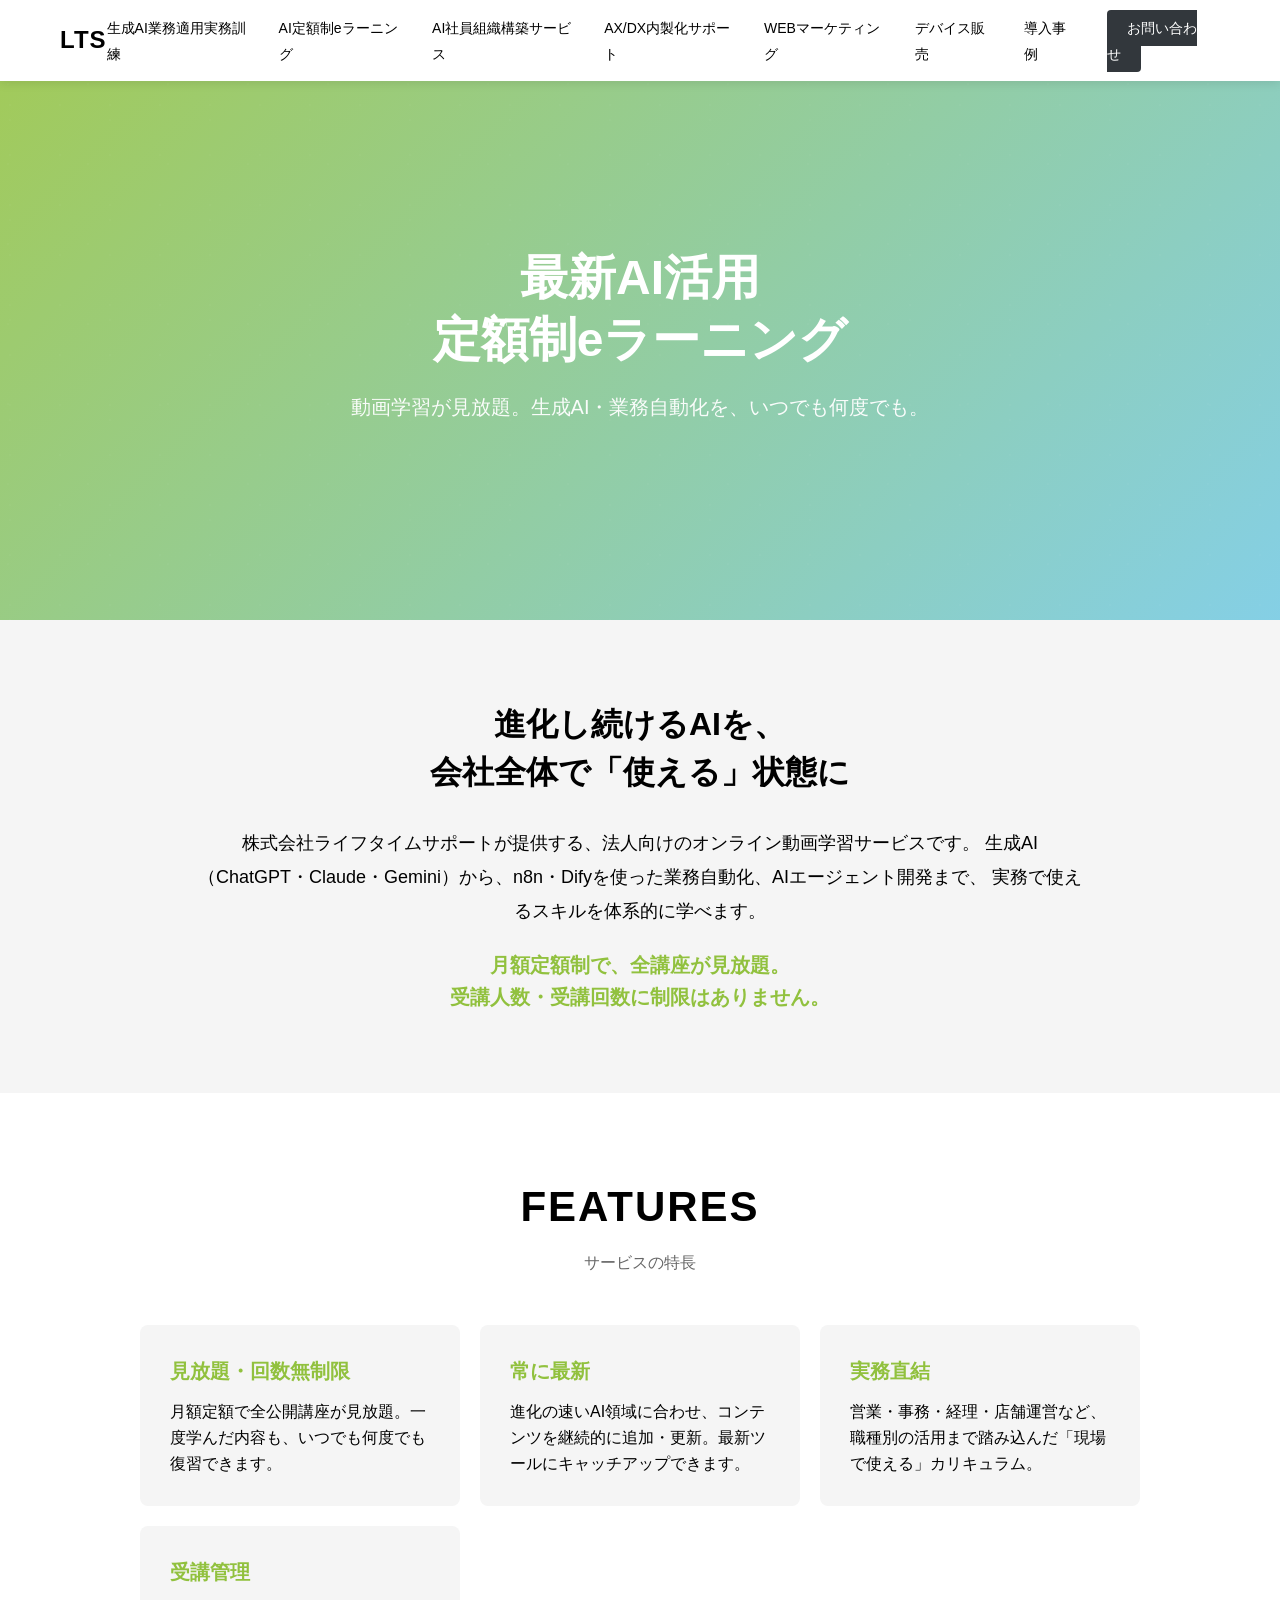
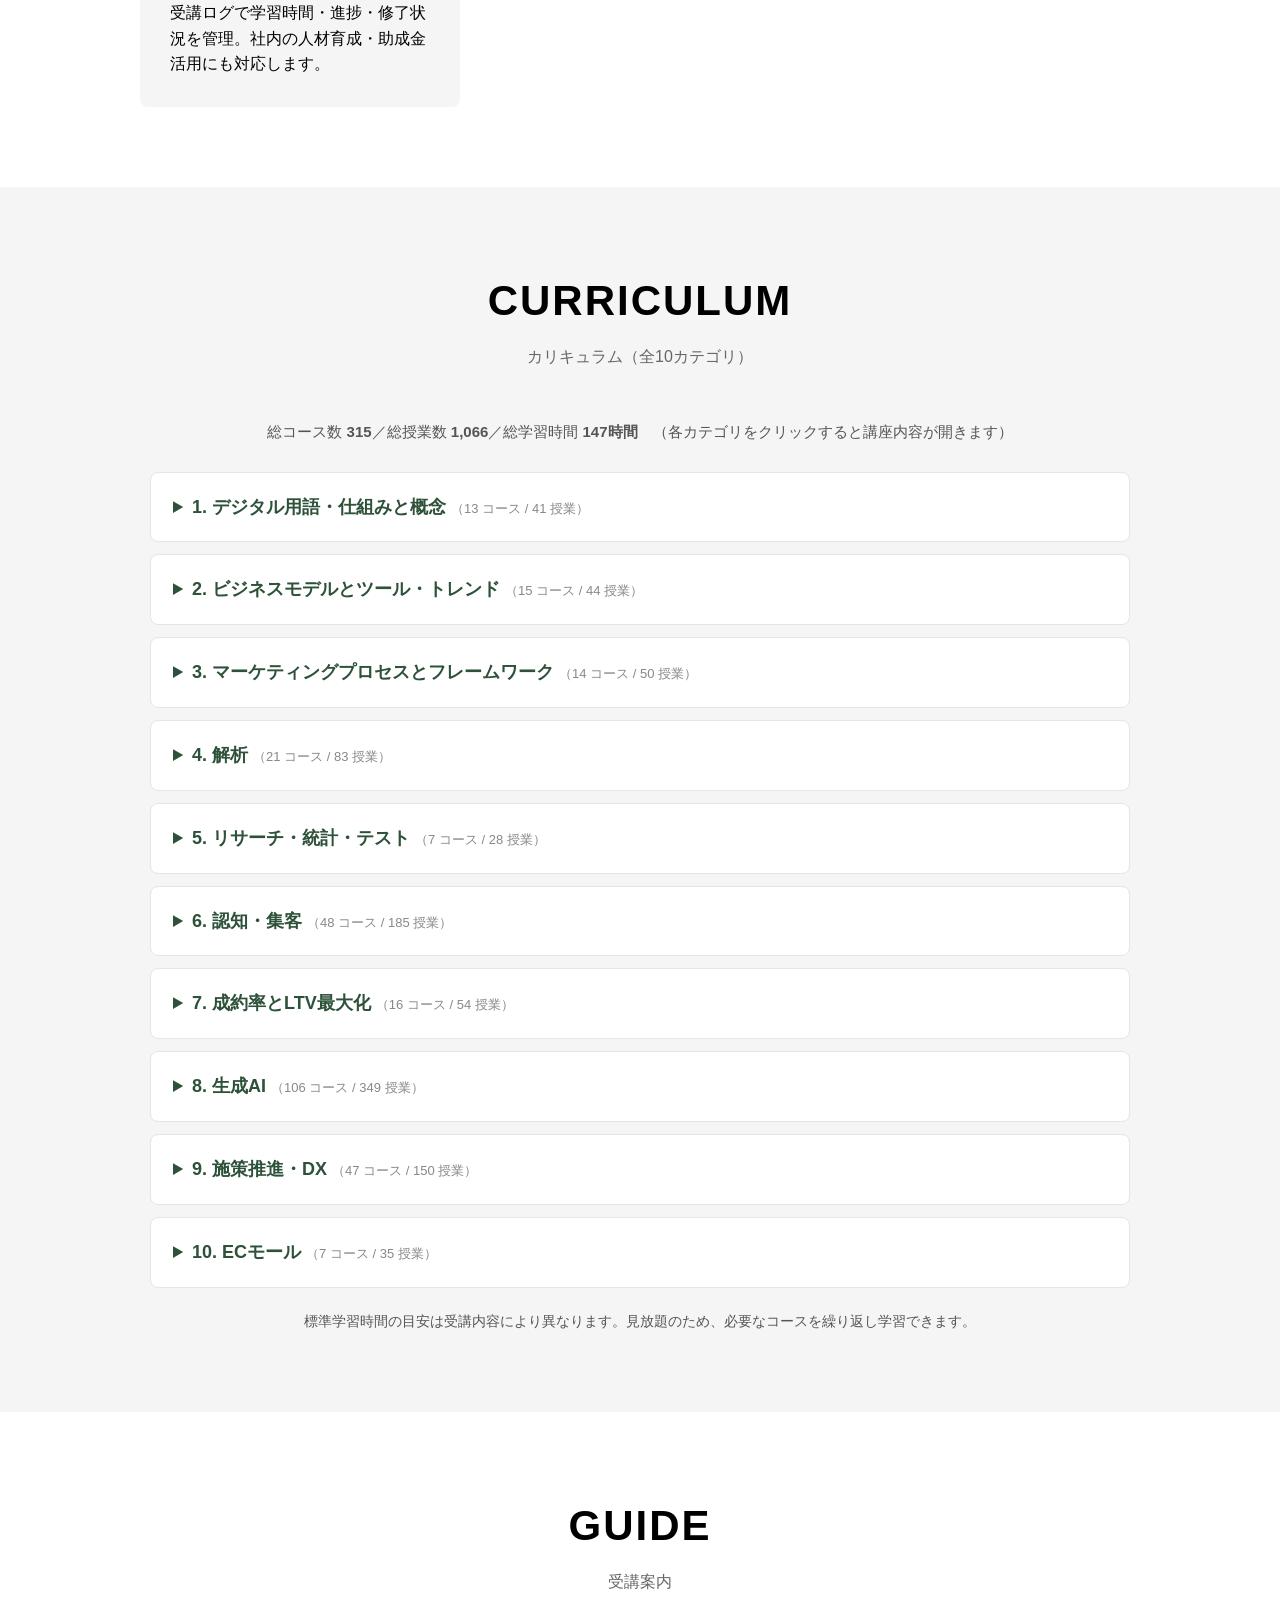
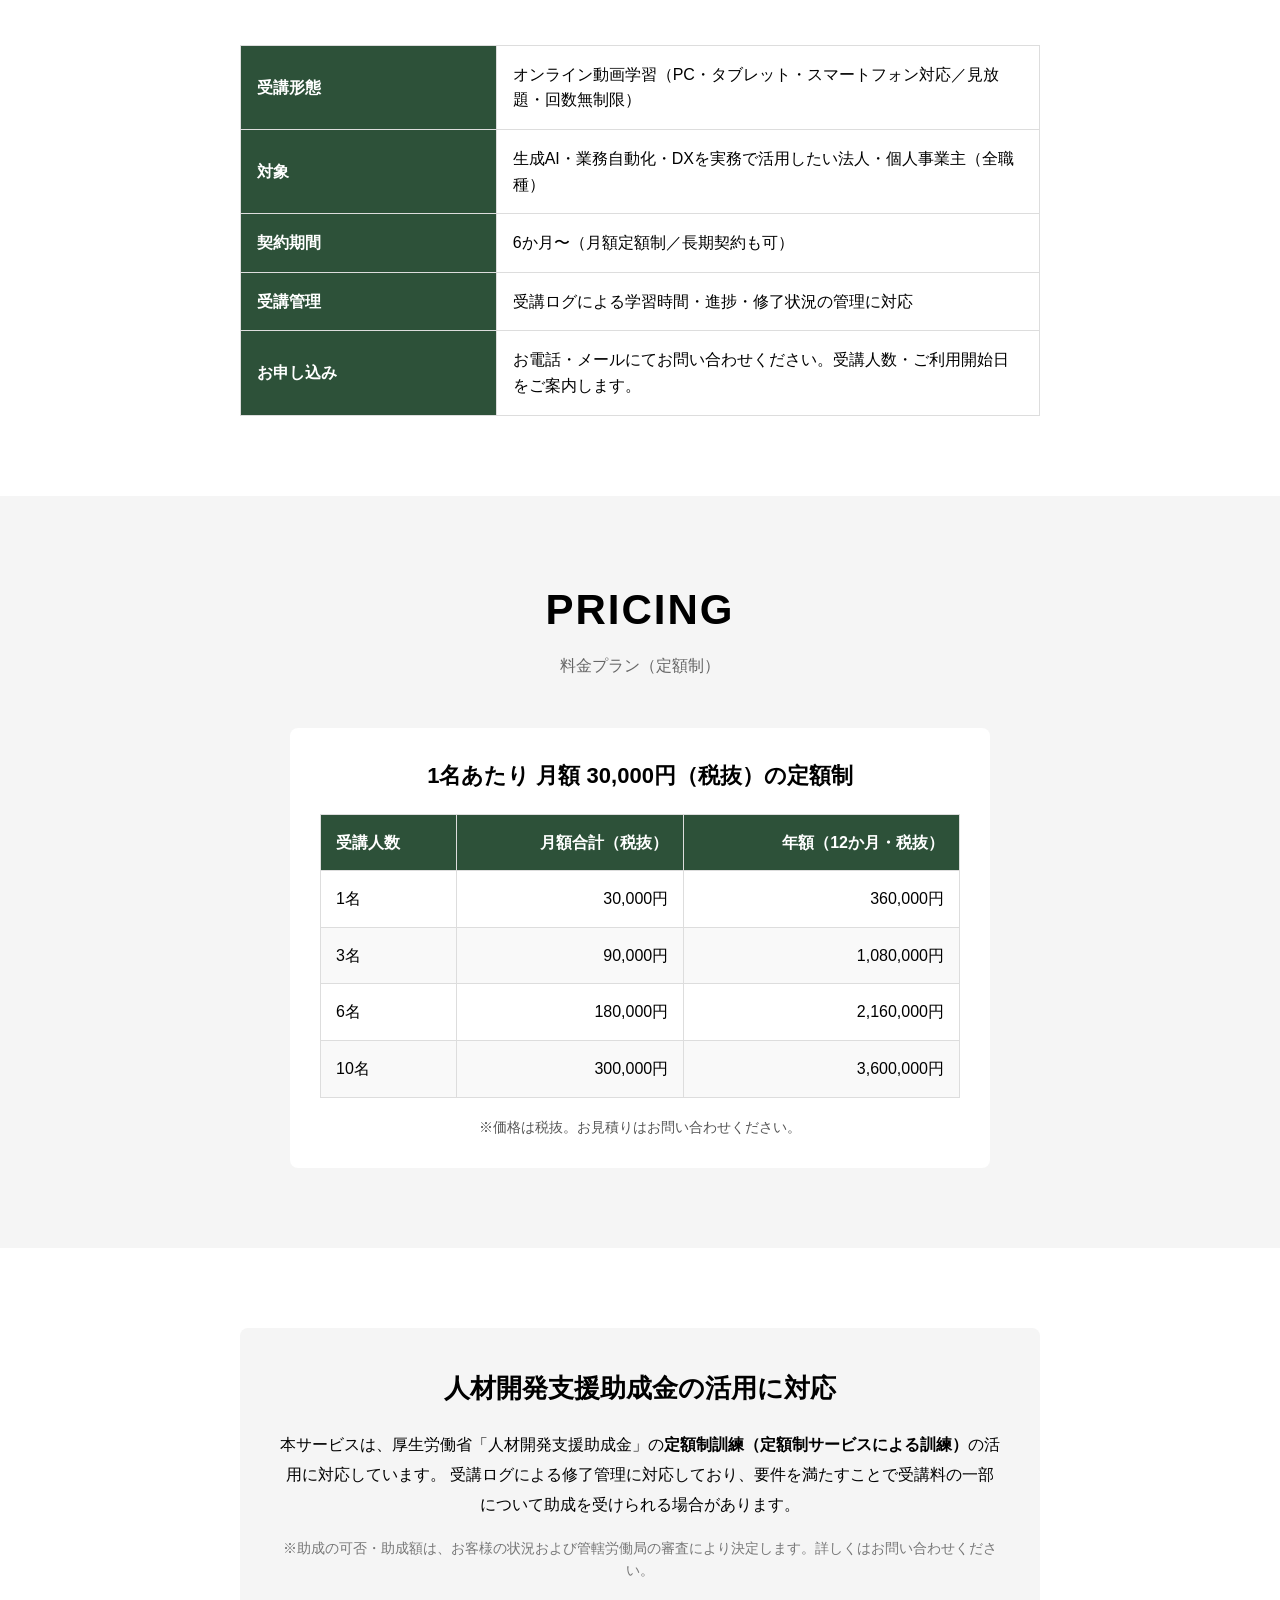
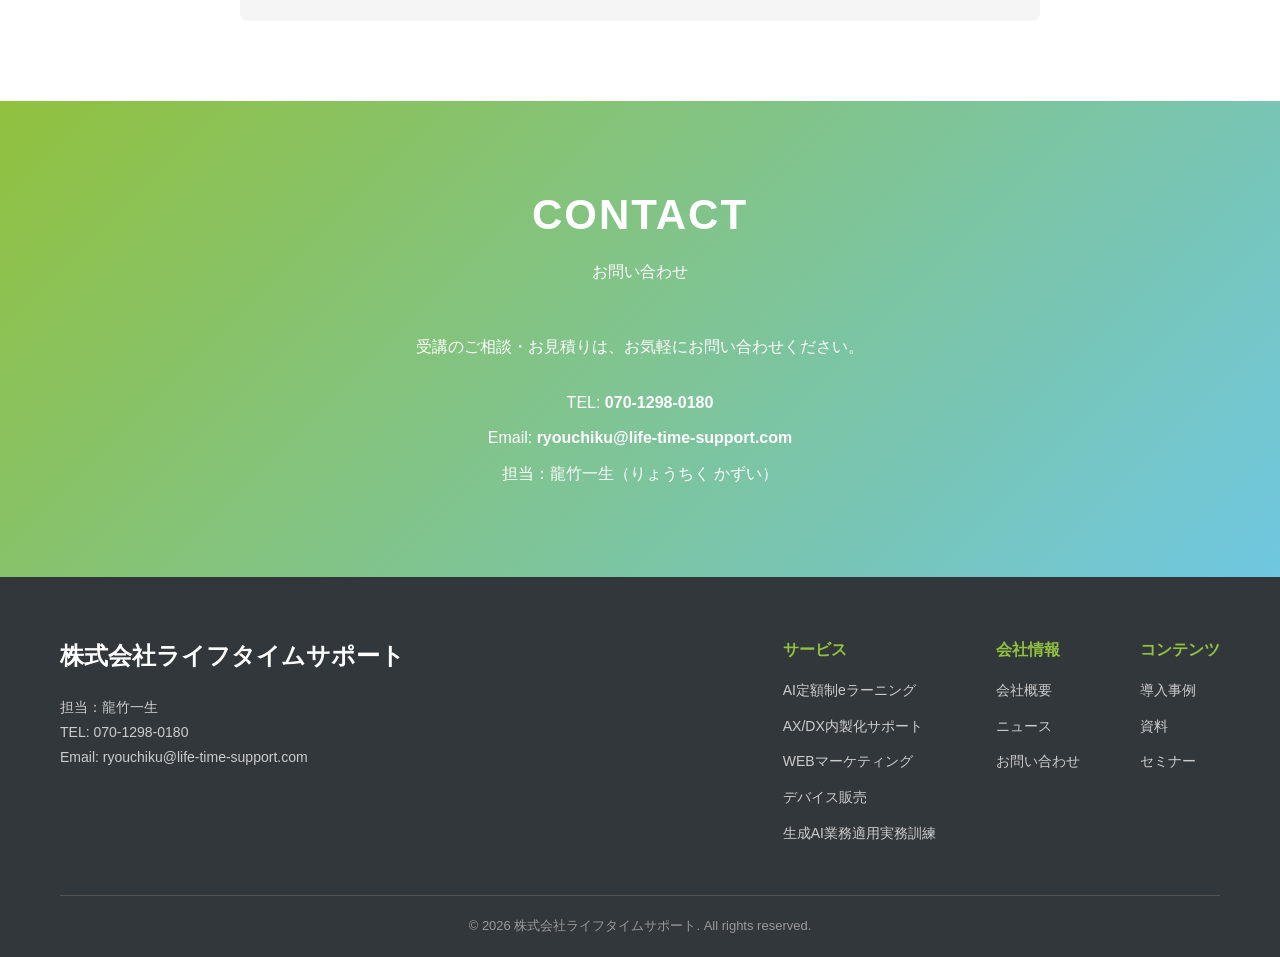
==== commit 88a02bc4: "ヘッダー・フッターのメニュー名も「生成AI業務適用実務訓練」に統一 Co-Authored-By: Claude Fable 5.1 <noreply@anthropic.com> Claude-Se" ====
--- a/ai-elearning.html
+++ b/ai-elearning.html
@@ -10,6 +10,7 @@
     <title>最新AI活用 定額制eラーニング（動画学習見放題） | 株式会社ライフタイムサポート</title>
     <meta name="description" content="株式会社ライフタイムサポートが提供する、最新AI活用の定額制eラーニング（動画学習見放題）。生成AI・業務自動化・AIエージェント開発まで、いつでも何度でも学べる法人向けサブスクリプション型オンライン研修サービス。1名 月額30,000円〜。人材開発支援助成金の活用にも対応。">
     <link rel="stylesheet" href="styles.css">
+    <link rel="canonical" href="https://elearning.ai-company.info/ai-elearning.html">
 </head>
 <body>
     <!-- Header -->
@@ -21,7 +22,7 @@
                 </div>
                 <nav class="nav" id="nav">
                     <ul class="nav-list">
-                        <li><a href="ai-seminar.html">生成AIセミナー</a></li>
+                        <li><a href="ai-seminar.html">生成AI業務適用実務訓練</a></li>
                         <li><a href="ai-elearning.html">AI定額制eラーニング</a></li>
                         <li><a href="#">AI社員組織構築サービス</a></li>
                         <li><a href="it-support.html">AX/DX内製化サポート</a></li>
@@ -794,7 +795,7 @@
                             <li><a href="it-support.html">AX/DX内製化サポート</a></li>
                             <li><a href="web-marketing.html">WEBマーケティング</a></li>
                             <li><a href="device-sales.html">デバイス販売</a></li>
-                            <li><a href="ai-seminar.html">生成AIセミナー</a></li>
+                            <li><a href="ai-seminar.html">生成AI業務適用実務訓練</a></li>
                         </ul>
                     </div>
                     <div class="footer-column">
